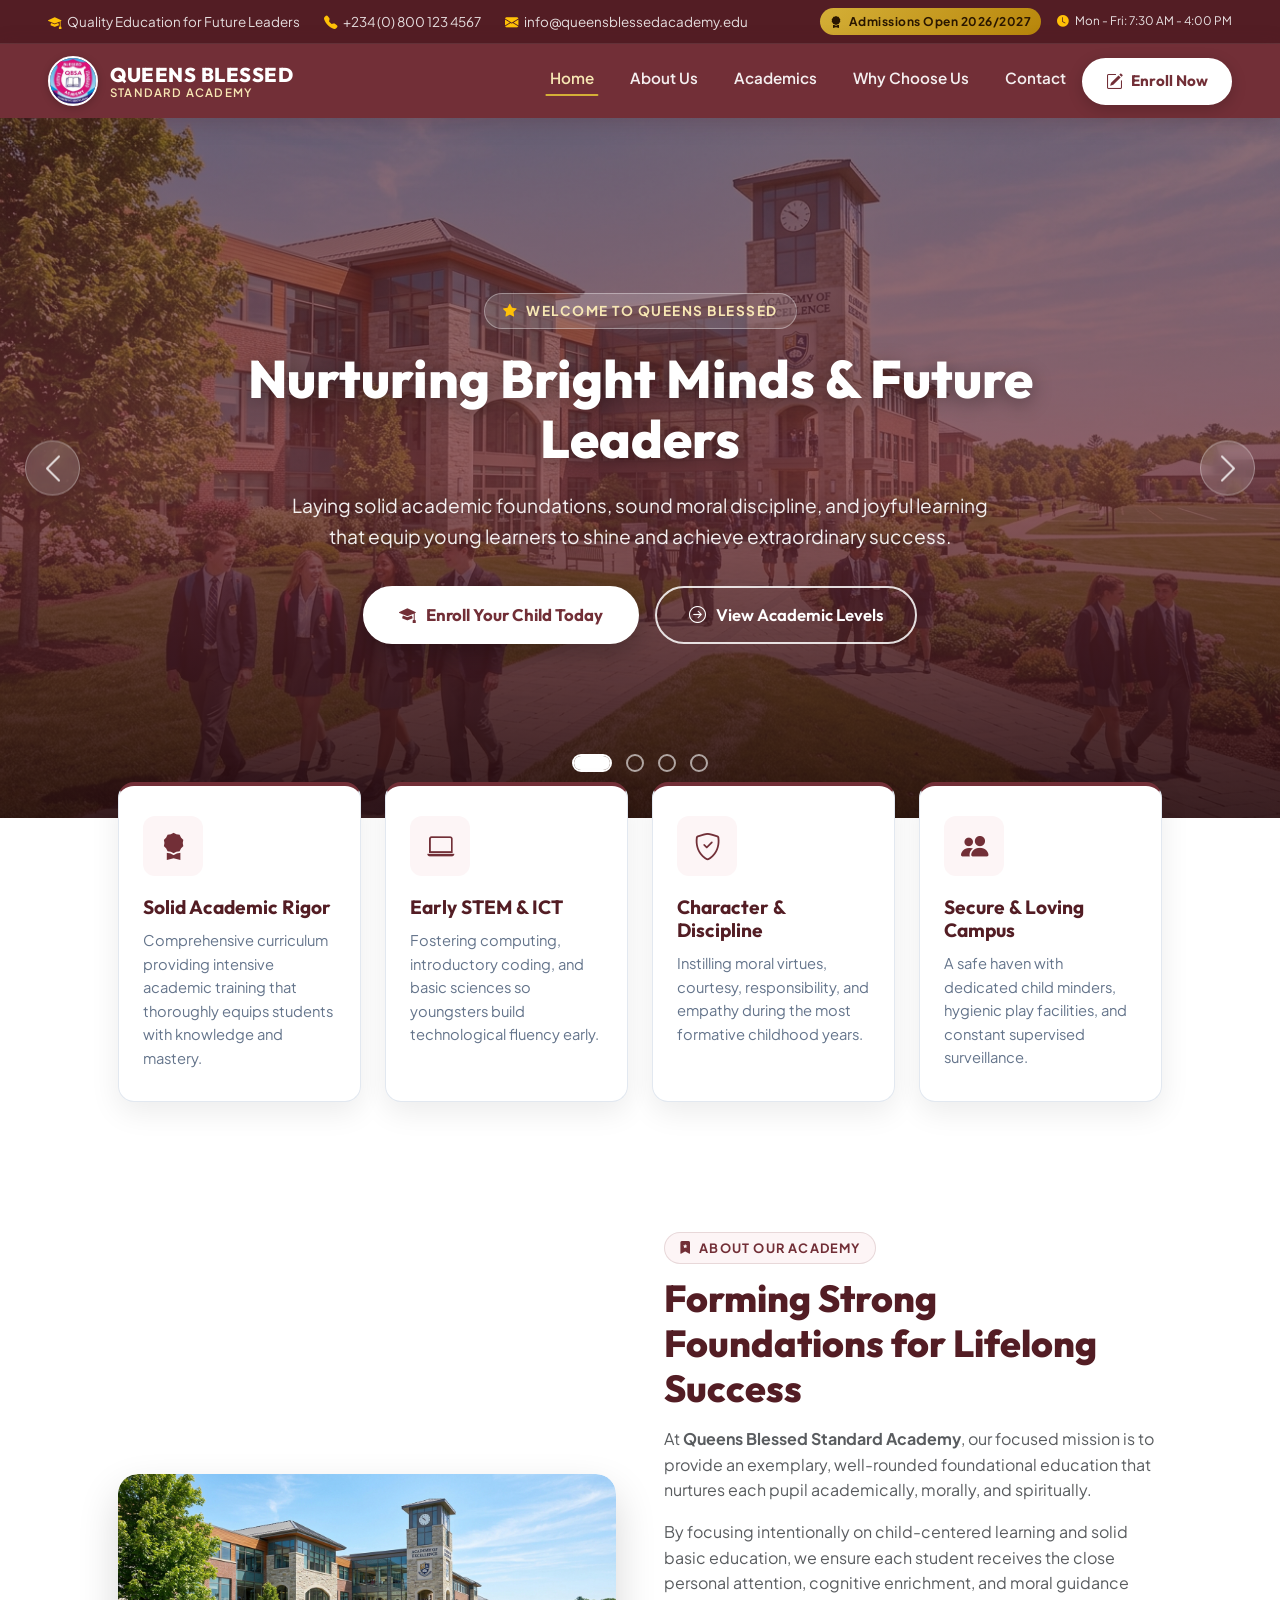
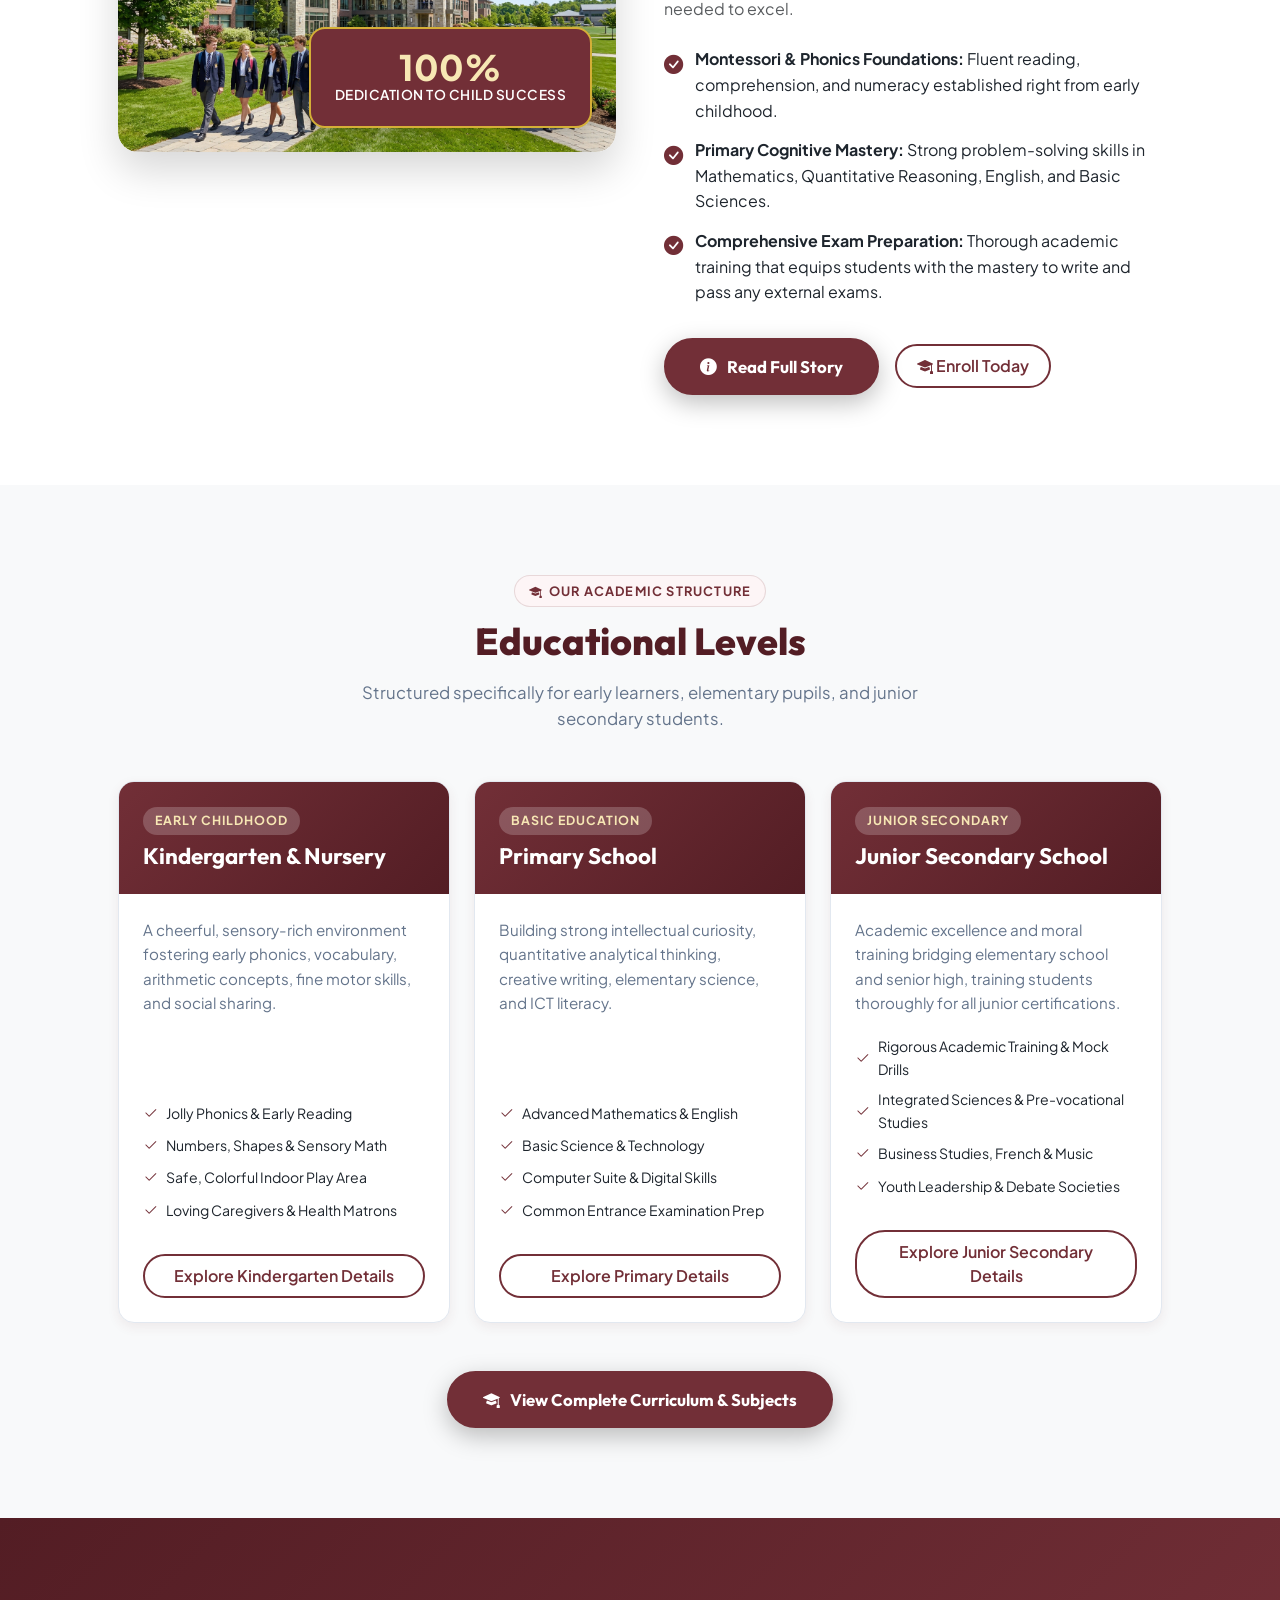
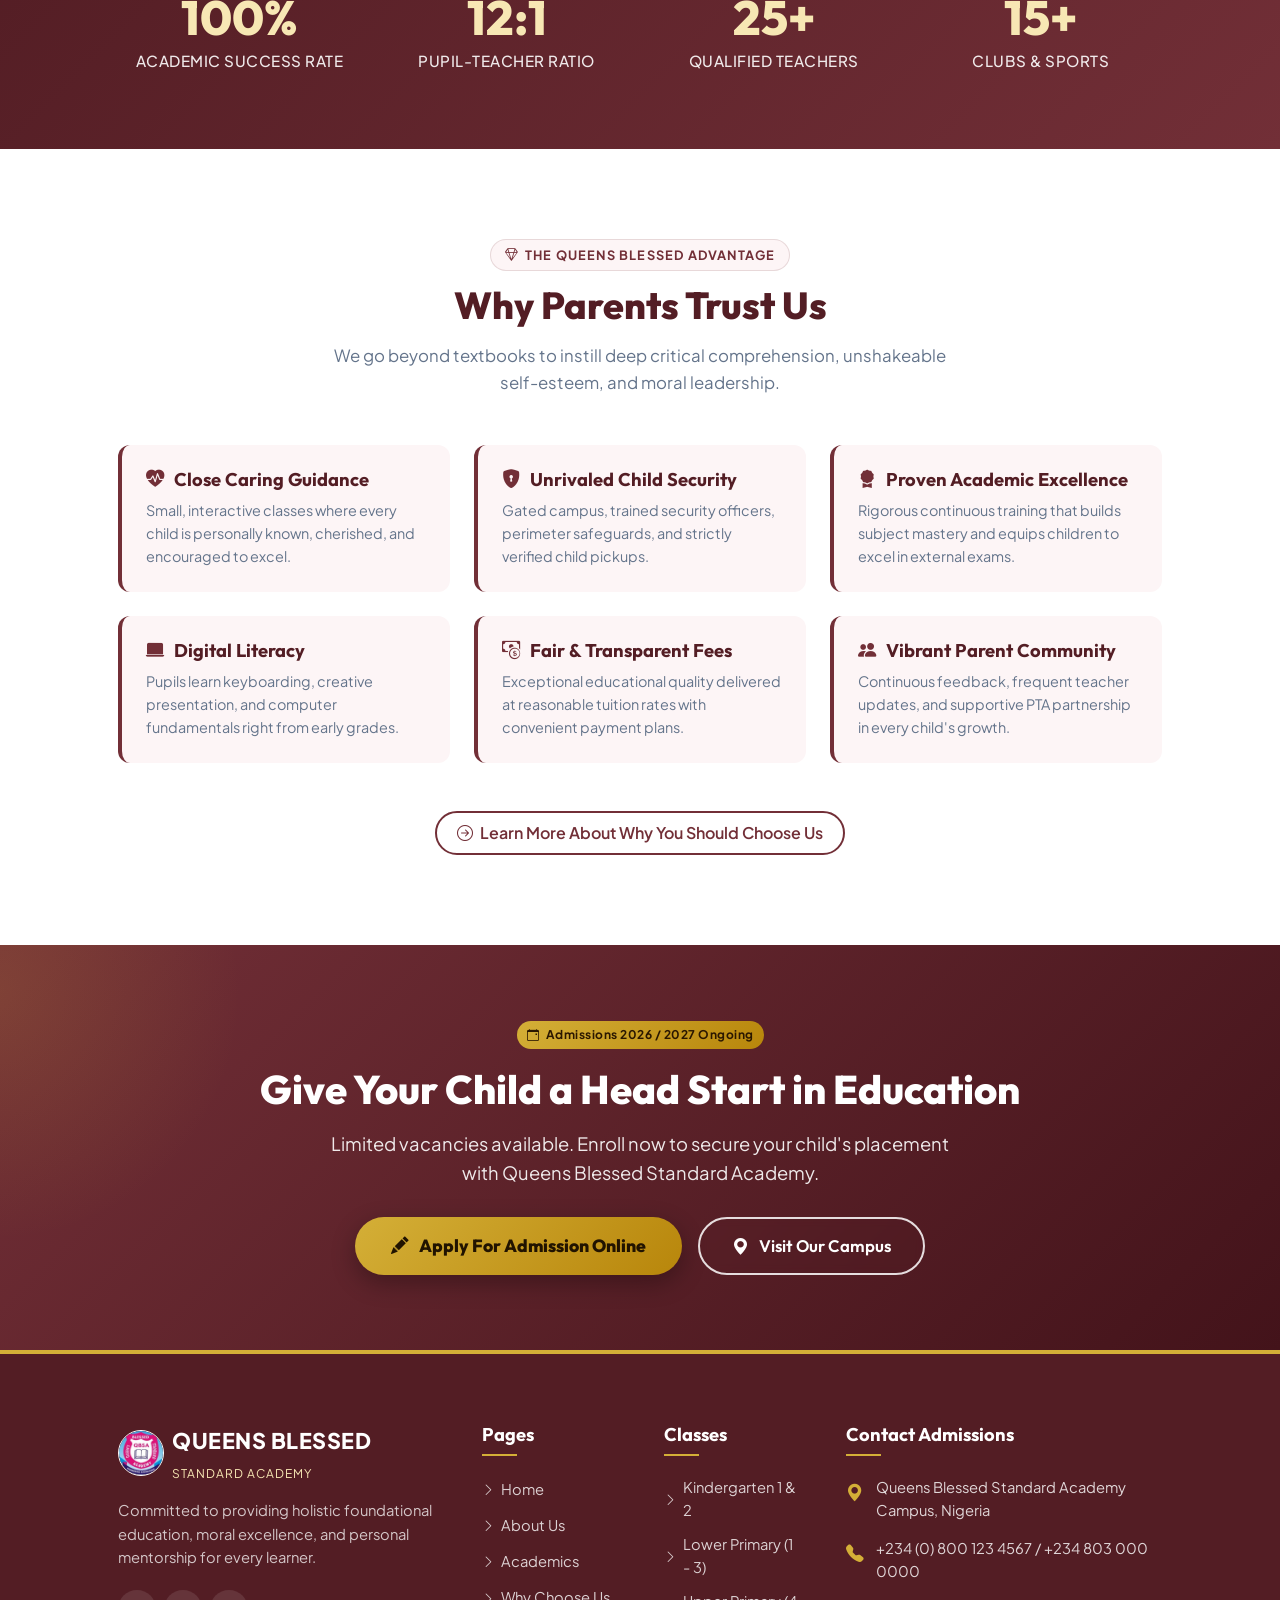
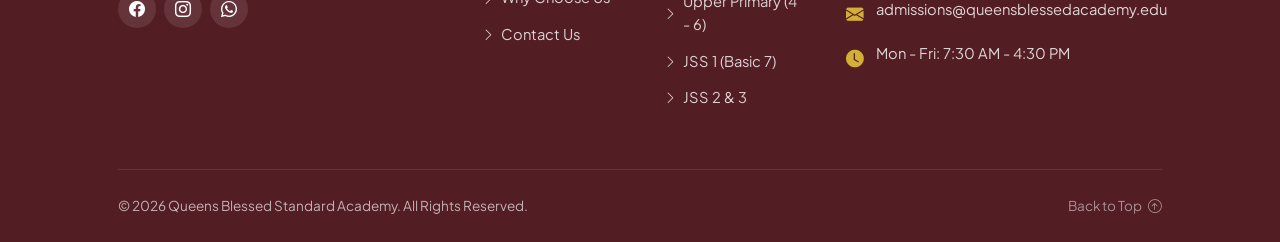
==== index.html @ 930a43f6 "feat: create website pages, assets, and styles for Queens Blessed Standard Academy" ====
<!DOCTYPE html>
<html lang="en">

<head>
    <meta charset="UTF-8">
    <meta name="viewport" content="width=device-width, initial-scale=1.0">
    <meta name="description"
        content="Queens Blessed Standard Academy - Providing exceptional, holistic basic education, character building, and academic excellence.">
    <title>Queens Blessed Standard Academy | Excellence in Education</title>

    <!-- Google Fonts: Plus Jakarta Sans & Outfit -->
    <link rel="preconnect" href="https://fonts.googleapis.com">
    <link rel="preconnect" href="https://fonts.gstatic.com" crossorigin>
    <link
        href="https://fonts.googleapis.com/css2?family=Outfit:wght@400;500;600;700;800&family=Plus+Jakarta+Sans:wght@300;400;500;600;700&display=swap"
        rel="stylesheet">

    <!-- Bootstrap 5 CSS CDN -->
    <link href="https://cdn.jsdelivr.net/npm/bootstrap@5.3.2/dist/css/bootstrap.min.css" rel="stylesheet">

    <!-- Bootstrap Icons CDN -->
    <link rel="stylesheet" href="https://cdn.jsdelivr.net/npm/bootstrap-icons@1.11.3/font/bootstrap-icons.min.css">

    <!-- Main Custom Stylesheet -->
    <link rel="stylesheet" href="assets/css/style.css">
</head>

<body id="home">

    <!-- Top Contact / Announcement Bar -->
    <div class="top-info-bar py-2 d-none d-md-block">
        <div class="container-fluid px-lg-5">
            <div class="d-flex justify-content-between align-items-center">
                <div class="d-flex align-items-center gap-4">
                    <span><i class="bi bi-mortarboard-fill text-warning me-1"></i> Quality Education for Future
                        Leaders</span>
                    <span><i class="bi bi-telephone-fill text-warning me-1"></i> +234 (0) 800 123 4567</span>
                    <span><i class="bi bi-envelope-fill text-warning me-1"></i> info@queensblessedacademy.edu</span>
                </div>
                <div class="d-flex align-items-center gap-3">
                    <span class="badge-admissions"><i class="bi bi-award-fill me-1"></i> Admissions Open
                        2026/2027</span>
                    <a href="contactus.html" class="small"><i class="bi bi-clock-fill text-warning me-1"></i> Mon - Fri:
                        7:30 AM - 4:00 PM</a>
                </div>
            </div>
        </div>
    </div>

    <!-- Main Navigation Bar: LOGO ON THE LEFT, ENROLL NOW ON THE RIGHT, OFFCANVAS ON MOBILE -->
    <nav class="navbar navbar-expand-lg sticky-top main-navbar" id="mainNavbar">
        <div class="container-fluid px-lg-5">

            <!-- 1. LEFT: School Logo & Name -->
            <a class="navbar-brand" href="index.html" id="navbarBrandLink">
                <img src="Mummy school badge.jpg" alt="Queens Blessed Standard Academy Badge" class="brand-logo-img">
                <div class="brand-text-wrap text-start">
                    <span class="brand-name">QUEENS BLESSED</span>
                    <span class="brand-tagline">Standard Academy</span>
                </div>
            </a>

            <!-- Mobile Action Cluster (Enroll button + Side Drawer Hamburger) -->
            <div class="d-flex align-items-center gap-2 d-lg-none">
                <button class="btn btn-enroll-nav btn-sm py-2 px-3" data-bs-toggle="modal"
                    data-bs-target="#enrollmentModal">
                    <i class="bi bi-pencil-square"></i>
                    <span>Enroll</span>
                </button>
                <button class="navbar-toggler" type="button" data-bs-toggle="offcanvas" data-bs-target="#mobileSideNav"
                    aria-controls="mobileSideNav" aria-label="Open navigation menu">
                    <span class="navbar-toggler-icon"></span>
                </button>
            </div>

            <!-- 2. CENTER & 3. RIGHT (Horizontal on Desktop, Slide-In Drawer on Mobile) -->
            <div class="offcanvas-lg offcanvas-end" tabindex="-1" id="mobileSideNav"
                aria-labelledby="mobileSideNavLabel">

                <!-- Side Drawer Header (Mobile Only) -->
                <div class="offcanvas-header d-lg-none">
                    <div class="d-flex align-items-center gap-2" id="mobileSideNavLabel">
                        <img src="Mummy school badge.jpg" alt="Queens Blessed Standard Academy Logo"
                            class="brand-logo-img" style="width: 44px; height: 44px;">
                        <div class="brand-text-wrap text-start">
                            <span class="brand-name text-white fs-6">QUEENS BLESSED</span>
                            <span class="brand-tagline" style="font-size: 0.68rem;">Standard Academy</span>
                        </div>
                    </div>
                    <button type="button" class="btn-close btn-close-white" data-bs-dismiss="offcanvas"
                        data-bs-target="#mobileSideNav" aria-label="Close"></button>
                </div>

                <!-- Nav Menu Content -->
                <div class="offcanvas-body">

                    <!-- Center Links: Multi-Page Navigation -->
                    <ul class="navbar-nav mx-auto text-start text-lg-center gap-lg-1 mb-4 mb-lg-0">
                        <li class="nav-item">
                            <a class="nav-link active" aria-current="page" href="index.html">
                                <i class="bi bi-house-door-fill d-lg-none"></i>
                                <span>Home</span>
                            </a>
                        </li>
                        <li class="nav-item">
                            <a class="nav-link" href="aboutus.html">
                                <i class="bi bi-info-circle-fill d-lg-none"></i>
                                <span>About Us</span>
                            </a>
                        </li>
                        <li class="nav-item">
                            <a class="nav-link" href="academics.html">
                                <i class="bi bi-book-half d-lg-none"></i>
                                <span>Academics</span>
                            </a>
                        </li>
                        <li class="nav-item">
                            <a class="nav-link" href="chooseus.html">
                                <i class="bi bi-star-fill d-lg-none"></i>
                                <span>Why Choose Us</span>
                            </a>
                        </li>
                        <li class="nav-item">
                            <a class="nav-link" href="contactus.html">
                                <i class="bi bi-telephone-fill d-lg-none"></i>
                                <span>Contact</span>
                            </a>
                        </li>
                    </ul>

                    <!-- Desktop Right: Enroll Now Button -->
                    <div class="d-none d-lg-flex justify-content-end">
                        <button class="btn btn-enroll-nav" data-bs-toggle="modal" data-bs-target="#enrollmentModal"
                            id="enrollButtonDesktop">
                            <i class="bi bi-pencil-square"></i>
                            <span>Enroll Now</span>
                        </button>
                    </div>

                    <!-- Mobile Drawer Footer & CTA -->
                    <div class="mobile-sidebar-footer d-lg-none mt-auto">
                        <button class="btn btn-enroll-nav w-100 justify-content-center mb-3" data-bs-toggle="modal"
                            data-bs-target="#enrollmentModal" data-bs-dismiss="offcanvas">
                            <i class="bi bi-mortarboard-fill"></i> Enroll For 2026/2027
                        </button>
                        <div class="d-flex flex-column gap-2">
                            <div><i class="bi bi-telephone-fill text-warning me-2"></i> +234 (0) 800 123 4567</div>
                            <div><i class="bi bi-envelope-fill text-warning me-2"></i>
                                admissions@queensblessedacademy.edu</div>
                            <div><i class="bi bi-geo-alt-fill text-warning me-2"></i> Main Campus, Nigeria</div>
                        </div>
                    </div>

                </div>
            </div>

        </div>
    </nav>

    <!-- Hero Carousel Section with Realistic School Environment Images -->
    <section class="hero-carousel-section">
        <div id="heroCarousel" class="carousel slide carousel-fade" data-bs-ride="carousel" data-bs-interval="6000">

            <!-- Indicators -->
            <div class="carousel-indicators">
                <button type="button" data-bs-target="#heroCarousel" data-bs-slide-to="0" class="active"
                    aria-current="true" aria-label="Slide 1: Campus Exterior"></button>
                <button type="button" data-bs-target="#heroCarousel" data-bs-slide-to="1"
                    aria-label="Slide 2: STEM Lab"></button>
                <button type="button" data-bs-target="#heroCarousel" data-bs-slide-to="2"
                    aria-label="Slide 3: Sports & Athletics"></button>
                <button type="button" data-bs-target="#heroCarousel" data-bs-slide-to="3"
                    aria-label="Slide 4: Library & Mentorship"></button>
            </div>

            <!-- Slides Inner -->
            <div class="carousel-inner">

                <!-- Slide 1: Campus Building Exterior -->
                <div class="carousel-item active">
                    <img src="assets/images/hero-campus.jpg"
                        alt="Queens Blessed Standard Academy Campus Building and Students">
                    <div class="carousel-overlay"></div>
                    <div class="carousel-caption-container">
                        <div class="hero-caption-card">
                            <span class="hero-tag">
                                <i class="bi bi-star-fill text-warning"></i> Welcome to Queens Blessed
                            </span>
                            <h1 class="hero-title">Nurturing Bright Minds & Future Leaders</h1>
                            <p class="hero-subtitle">
                                Laying solid academic foundations, sound moral discipline, and joyful learning that
                                equip young learners to shine and achieve extraordinary success.
                            </p>
                            <div class="hero-btn-group">
                                <button class="btn btn-hero-primary" data-bs-toggle="modal"
                                    data-bs-target="#enrollmentModal">
                                    <i class="bi bi-mortarboard-fill"></i> Enroll Your Child Today
                                </button>
                                <a href="academics.html" class="btn btn-hero-secondary">
                                    <i class="bi bi-arrow-right-circle"></i> View Academic Levels
                                </a>
                            </div>
                        </div>
                    </div>
                </div>

                <!-- Slide 2: STEM & Science Lab -->
                <div class="carousel-item">
                    <img src="assets/images/hero-science.jpg"
                        alt="Students conducting scientific practicals in the modern chemistry lab">
                    <div class="carousel-overlay"></div>
                    <div class="carousel-caption-container">
                        <div class="hero-caption-card">
                            <span class="hero-tag">
                                <i class="bi bi-cpu-fill text-warning"></i> Practical Science & ICT
                            </span>
                            <h2 class="hero-title">Inspiring Curiosity & Hands-On Discovery</h2>
                            <p class="hero-subtitle">
                                Science exploration, computer literacy, and interactive STEM classrooms that stimulate
                                critical thinking and creativity across all grade levels.
                            </p>
                            <div class="hero-btn-group">
                                <a href="academics.html" class="btn btn-hero-primary">
                                    <i class="bi bi-book-half"></i> Our Curriculum
                                </a>
                                <a href="contactus.html" class="btn btn-hero-secondary">
                                    <i class="bi bi-calendar-check"></i> Book a Campus Tour
                                </a>
                            </div>
                        </div>
                    </div>
                </div>

                <!-- Slide 3: Sports, Athletics & Extracurriculars -->
                <div class="carousel-item">
                    <img src="assets/images/hero-sports.jpg"
                        alt="Students engaging in sports on the green athletics field">
                    <div class="carousel-overlay"></div>
                    <div class="carousel-caption-container">
                        <div class="hero-caption-card">
                            <span class="hero-tag">
                                <i class="bi bi-trophy-fill text-warning"></i> Health, Sports & Character
                            </span>
                            <h2 class="hero-title">Active Playgrounds & Athletic Spirit</h2>
                            <p class="hero-subtitle">
                                From colorful recreation parks to football and track competitions, we foster wholesome
                                fitness, teamwork, and healthy confidence.
                            </p>
                            <div class="hero-btn-group">
                                <a href="chooseus.html" class="btn btn-hero-primary">
                                    <i class="bi bi-dribbble"></i> Student Life & Facilities
                                </a>
                                <button class="btn btn-hero-secondary" data-bs-toggle="modal"
                                    data-bs-target="#enrollmentModal">
                                    <i class="bi bi-pencil-fill"></i> Apply For Admission
                                </button>
                            </div>
                        </div>
                    </div>
                </div>

                <!-- Slide 4: Library & Mentorship -->
                <div class="carousel-item">
                    <img src="assets/images/hero-library.jpg"
                        alt="Dedicated teacher helping students study in the sunlit modern academy library">
                    <div class="carousel-overlay"></div>
                    <div class="carousel-caption-container">
                        <div class="hero-caption-card">
                            <span class="hero-tag">
                                <i class="bi bi-heart-fill text-warning"></i> Caring & Trained Educators
                            </span>
                            <h2 class="hero-title">Individualized Guidance for Every Child</h2>
                            <p class="hero-subtitle">
                                Compassionate teachers who understand child psychology, ensuring tailored support and
                                mentorship for every learner.
                            </p>
                            <div class="hero-btn-group">
                                <button class="btn btn-hero-primary" data-bs-toggle="modal"
                                    data-bs-target="#enrollmentModal">
                                    <i class="bi bi-award-fill"></i> Join Queens Blessed
                                </button>
                                <a href="contactus.html" class="btn btn-hero-secondary">
                                    <i class="bi bi-chat-dots-fill"></i> Speak With Us
                                </a>
                            </div>
                        </div>
                    </div>
                </div>

            </div>

            <!-- Controls (Left & Right Arrows) -->
            <button class="carousel-control-prev" type="button" data-bs-target="#heroCarousel" data-bs-slide="prev">
                <span class="carousel-control-prev-icon" aria-hidden="true"></span>
                <span class="visually-hidden">Previous</span>
            </button>
            <button class="carousel-control-next" type="button" data-bs-target="#heroCarousel" data-bs-slide="next">
                <span class="carousel-control-next-icon" aria-hidden="true"></span>
                <span class="visually-hidden">Next</span>
            </button>

        </div>
    </section>

    <!-- Key Feature Highlights (Overlapping Floating Cards) -->
    <section class="feature-bar-section">
        <div class="container px-lg-5">
            <div class="row g-4">

                <div class="col-md-6 col-lg-3">
                    <div class="feature-card">
                        <div class="feature-icon-wrapper">
                            <i class="bi bi-award-fill"></i>
                        </div>
                        <h3 class="feature-title">Solid Academic Rigor</h3>
                        <p class="feature-desc">Comprehensive curriculum providing intensive academic training that
                            thoroughly equips students with knowledge and mastery.</p>
                    </div>
                </div>

                <div class="col-md-6 col-lg-3">
                    <div class="feature-card">
                        <div class="feature-icon-wrapper">
                            <i class="bi bi-laptop"></i>
                        </div>
                        <h3 class="feature-title">Early STEM & ICT</h3>
                        <p class="feature-desc">Fostering computing, introductory coding, and basic sciences so
                            youngsters build technological fluency early.</p>
                    </div>
                </div>

                <div class="col-md-6 col-lg-3">
                    <div class="feature-card">
                        <div class="feature-icon-wrapper">
                            <i class="bi bi-shield-check"></i>
                        </div>
                        <h3 class="feature-title">Character & Discipline</h3>
                        <p class="feature-desc">Instilling moral virtues, courtesy, responsibility, and empathy during
                            the most formative childhood years.</p>
                    </div>
                </div>

                <div class="col-md-6 col-lg-3">
                    <div class="feature-card">
                        <div class="feature-icon-wrapper">
                            <i class="bi bi-people-fill"></i>
                        </div>
                        <h3 class="feature-title">Secure & Loving Campus</h3>
                        <p class="feature-desc">A safe haven with dedicated child minders, hygienic play facilities, and
                            constant supervised surveillance.</p>
                    </div>
                </div>

            </div>
        </div>
    </section>

    <!-- About Preview Section -->
    <section class="about-section">
        <div class="container px-lg-5">
            <div class="row align-items-center g-5">

                <!-- Left: Visual Column -->
                <div class="col-lg-6">
                    <div class="about-image-wrapper">
                        <img src="assets/images/hero-campus.jpg"
                            alt="Students walking on Queens Blessed Standard Academy grounds">
                        <div class="about-badge-card text-center">
                            <div class="num">100%</div>
                            <div class="label">Dedication to Child Success</div>
                        </div>
                    </div>
                </div>

                <!-- Right: Content Column -->
                <div class="col-lg-6">
                    <span class="section-badge"><i class="bi bi-bookmark-star-fill"></i> About Our Academy</span>
                    <h2 class="section-title">Forming Strong Foundations for Lifelong Success</h2>
                    <p class="text-muted">
                        At <strong>Queens Blessed Standard Academy</strong>, our focused mission is to provide an
                        exemplary, well-rounded foundational education that nurtures each pupil academically, morally,
                        and spiritually.
                    </p>
                    <p class="text-muted">
                        By focusing intentionally on child-centered learning and solid basic education, we ensure each
                        student receives the close personal attention, cognitive enrichment, and moral guidance needed
                        to excel.
                    </p>

                    <ul class="about-check-list">
                        <li>
                            <i class="bi bi-check-circle-fill"></i>
                            <span><strong>Montessori & Phonics Foundations:</strong> Fluent reading, comprehension, and
                                numeracy established right from early childhood.</span>
                        </li>
                        <li>
                            <i class="bi bi-check-circle-fill"></i>
                            <span><strong>Primary Cognitive Mastery:</strong> Strong problem-solving skills in
                                Mathematics, Quantitative Reasoning, English, and Basic Sciences.</span>
                        </li>
                        <li>
                            <i class="bi bi-check-circle-fill"></i>
                            <span><strong>Comprehensive Exam Preparation:</strong> Thorough academic training that
                                equips students with the mastery to write and pass any external exams.</span>
                        </li>
                    </ul>

                    <div class="pt-2 d-flex gap-3 align-items-center flex-wrap">
                        <a href="aboutus.html" class="btn btn-hero-primary"
                            style="background-color: var(--wine-red); color: white; border-color: var(--wine-red);">
                            <i class="bi bi-info-circle-fill"></i> Read Full Story
                        </a>
                        <button class="btn btn-outline-wine" data-bs-toggle="modal" data-bs-target="#enrollmentModal">
                            <i class="bi bi-mortarboard-fill"></i> Enroll Today
                        </button>
                    </div>
                </div>

            </div>
        </div>
    </section>

    <!-- Academic Programs Section -->
    <section class="academics-section">
        <div class="container px-lg-5">
            <div class="text-center mb-5">
                <span class="section-badge"><i class="bi bi-mortarboard-fill"></i> Our Academic Structure</span>
                <h2 class="section-title">Educational Levels</h2>
                <p class="section-subtitle">Structured specifically for early learners, elementary pupils, and junior
                    secondary students.</p>
            </div>

            <div class="row g-4">

                <!-- 1. Kindergarten & Early Years -->
                <div class="col-md-6 col-lg-4">
                    <div class="program-card">
                        <div class="program-card-header">
                            <span class="program-grade-pill">Early Childhood</span>
                            <h3 class="program-card-title">Kindergarten & Nursery</h3>
                        </div>
                        <div class="program-card-body">
                            <p class="program-desc">A cheerful, sensory-rich environment fostering early phonics,
                                vocabulary, arithmetic concepts, fine motor skills, and social sharing.</p>
                            <ul class="program-features">
                                <li><i class="bi bi-check2"></i> Jolly Phonics & Early Reading</li>
                                <li><i class="bi bi-check2"></i> Numbers, Shapes & Sensory Math</li>
                                <li><i class="bi bi-check2"></i> Safe, Colorful Indoor Play Area</li>
                                <li><i class="bi bi-check2"></i> Loving Caregivers & Health Matrons</li>
                            </ul>
                            <a href="academics.html#kindergarten" class="btn btn-outline-wine w-100">
                                Explore Kindergarten Details
                            </a>
                        </div>
                    </div>
                </div>

                <!-- 2. Primary School -->
                <div class="col-md-6 col-lg-4">
                    <div class="program-card">
                        <div class="program-card-header">
                            <span class="program-grade-pill">Basic Education</span>
                            <h3 class="program-card-title">Primary School</h3>
                        </div>
                        <div class="program-card-body">
                            <p class="program-desc">Building strong intellectual curiosity, quantitative analytical
                                thinking, creative writing, elementary science, and ICT literacy.</p>
                            <ul class="program-features">
                                <li><i class="bi bi-check2"></i> Advanced Mathematics & English</li>
                                <li><i class="bi bi-check2"></i> Basic Science & Technology</li>
                                <li><i class="bi bi-check2"></i> Computer Suite & Digital Skills</li>
                                <li><i class="bi bi-check2"></i> Common Entrance Examination Prep</li>
                            </ul>
                            <a href="academics.html#primary" class="btn btn-outline-wine w-100">
                                Explore Primary Details
                            </a>
                        </div>
                    </div>
                </div>

                <!-- 3. Junior Secondary School -->
                <div class="col-md-6 col-lg-4">
                    <div class="program-card">
                        <div class="program-card-header">
                            <span class="program-grade-pill">Junior Secondary</span>
                            <h3 class="program-card-title">Junior Secondary School</h3>
                        </div>
                        <div class="program-card-body">
                            <p class="program-desc">Academic excellence and moral training bridging elementary school
                                and senior high, training students thoroughly for all junior certifications.</p>
                            <ul class="program-features">
                                <li><i class="bi bi-check2"></i> Rigorous Academic Training & Mock Drills</li>
                                <li><i class="bi bi-check2"></i> Integrated Sciences & Pre-vocational Studies</li>
                                <li><i class="bi bi-check2"></i> Business Studies, French & Music</li>
                                <li><i class="bi bi-check2"></i> Youth Leadership & Debate Societies</li>
                            </ul>
                            <a href="academics.html#jss" class="btn btn-outline-wine w-100">
                                Explore Junior Secondary Details
                            </a>
                        </div>
                    </div>
                </div>

            </div>

            <div class="text-center mt-5">
                <a href="academics.html" class="btn btn-hero-primary"
                    style="background-color: var(--wine-red); color: white; border-color: var(--wine-red);">
                    <i class="bi bi-mortarboard-fill"></i> View Complete Curriculum & Subjects
                </a>
            </div>
        </div>
    </section>

    <!-- Statistics Section -->
    <section class="stats-bar-section">
        <div class="container px-lg-5">
            <div class="row g-4 text-center">
                <div class="col-6 col-md-3">
                    <div class="stat-item">
                        <div class="stat-number">100%</div>
                        <div class="stat-label">Academic Success Rate</div>
                    </div>
                </div>
                <div class="col-6 col-md-3">
                    <div class="stat-item">
                        <div class="stat-number">12:1</div>
                        <div class="stat-label">Pupil-Teacher Ratio</div>
                    </div>
                </div>
                <div class="col-6 col-md-3">
                    <div class="stat-item">
                        <div class="stat-number">25+</div>
                        <div class="stat-label">Qualified Teachers</div>
                    </div>
                </div>
                <div class="col-6 col-md-3">
                    <div class="stat-item">
                        <div class="stat-number">15+</div>
                        <div class="stat-label">Clubs & Sports</div>
                    </div>
                </div>
            </div>
        </div>
    </section>

    <!-- Why Choose Queens Blessed Section -->
    <section class="values-section">
        <div class="container px-lg-5">
            <div class="text-center mb-5">
                <span class="section-badge"><i class="bi bi-gem"></i> The Queens Blessed Advantage</span>
                <h2 class="section-title">Why Parents Trust Us</h2>
                <p class="section-subtitle">We go beyond textbooks to instill deep critical comprehension, unshakeable
                    self-esteem, and moral leadership.</p>
            </div>

            <div class="row g-4">

                <div class="col-md-6 col-lg-4">
                    <div class="value-box">
                        <h4 class="value-box-title"><i class="bi bi-heart-pulse-fill"></i> Close Caring Guidance</h4>
                        <p class="value-box-text">Small, interactive classes where every child is personally known,
                            cherished, and encouraged to excel.</p>
                    </div>
                </div>

                <div class="col-md-6 col-lg-4">
                    <div class="value-box">
                        <h4 class="value-box-title"><i class="bi bi-shield-lock-fill"></i> Unrivaled Child Security</h4>
                        <p class="value-box-text">Gated campus, trained security officers, perimeter safeguards, and
                            strictly verified child pickups.</p>
                    </div>
                </div>

                <div class="col-md-6 col-lg-4">
                    <div class="value-box">
                        <h4 class="value-box-title"><i class="bi bi-award-fill"></i> Proven Academic Excellence</h4>
                        <p class="value-box-text">Rigorous continuous training that builds subject mastery and equips
                            children to excel in external exams.</p>
                    </div>
                </div>

                <div class="col-md-6 col-lg-4">
                    <div class="value-box">
                        <h4 class="value-box-title"><i class="bi bi-laptop-fill"></i> Digital Literacy</h4>
                        <p class="value-box-text">Pupils learn keyboarding, creative presentation, and computer
                            fundamentals right from early grades.</p>
                    </div>
                </div>

                <div class="col-md-6 col-lg-4">
                    <div class="value-box">
                        <h4 class="value-box-title"><i class="bi bi-cash-coin"></i> Fair & Transparent Fees</h4>
                        <p class="value-box-text">Exceptional educational quality delivered at reasonable tuition rates
                            with convenient payment plans.</p>
                    </div>
                </div>

                <div class="col-md-6 col-lg-4">
                    <div class="value-box">
                        <h4 class="value-box-title"><i class="bi bi-people-fill"></i> Vibrant Parent Community</h4>
                        <p class="value-box-text">Continuous feedback, frequent teacher updates, and supportive PTA
                            partnership in every child's growth.</p>
                    </div>
                </div>

            </div>

            <div class="text-center mt-5">
                <a href="chooseus.html" class="btn btn-outline-wine">
                    <i class="bi bi-arrow-right-circle me-1"></i> Learn More About Why You Should Choose Us
                </a>
            </div>
        </div>
    </section>

    <!-- Admission CTA Banner -->
    <section class="cta-banner-section text-center">
        <div class="container px-lg-5">
            <span class="badge-admissions mb-3 d-inline-block"><i class="bi bi-calendar-event me-1"></i> Admissions 2026
                / 2027 Ongoing</span>
            <h2 class="cta-title">Give Your Child a Head Start in Education</h2>
            <p class="cta-desc mx-auto">Limited vacancies available. Enroll now to secure your child's placement with
                Queens Blessed Standard Academy.</p>
            <div class="d-flex justify-content-center gap-3 flex-wrap">
                <button class="btn btn-cta-gold" data-bs-toggle="modal" data-bs-target="#enrollmentModal">
                    <i class="bi bi-pencil-fill"></i> Apply For Admission Online
                </button>
                <a href="contactus.html" class="btn btn-hero-secondary">
                    <i class="bi bi-geo-alt-fill"></i> Visit Our Campus
                </a>
            </div>
        </div>
    </section>

    <!-- Main Footer -->
    <footer class="main-footer">
        <div class="container px-lg-5">
            <div class="row g-5">

                <!-- School Info -->
                <div class="col-lg-4">
                    <div class="d-flex align-items-center gap-2 mb-3">
                        <img src="Mummy school badge.jpg" alt="Logo" class="rounded-circle border border-white"
                            style="width: 46px; height: 46px; object-fit: cover;">
                        <div>
                            <div class="footer-brand-title">QUEENS BLESSED</div>
                            <div class="text-uppercase small"
                                style="color: var(--accent-gold-light); font-size: 0.75rem; letter-spacing: 1px;">
                                Standard Academy</div>
                        </div>
                    </div>
                    <p class="footer-about">
                        Committed to providing holistic foundational education, moral excellence, and personal
                        mentorship for every learner.
                    </p>
                    <div class="d-flex">
                        <a href="#" class="social-link" aria-label="Facebook"><i class="bi bi-facebook"></i></a>
                        <a href="#" class="social-link" aria-label="Instagram"><i class="bi bi-instagram"></i></a>
                        <a href="#" class="social-link" aria-label="WhatsApp"><i class="bi bi-whatsapp"></i></a>
                    </div>
                </div>

                <!-- Quick Navigation Links -->
                <div class="col-6 col-lg-2">
                    <h5 class="footer-heading">Pages</h5>
                    <ul class="footer-links">
                        <li><a href="index.html"><i class="bi bi-chevron-right small"></i> Home</a></li>
                        <li><a href="aboutus.html"><i class="bi bi-chevron-right small"></i> About Us</a></li>
                        <li><a href="academics.html"><i class="bi bi-chevron-right small"></i> Academics</a></li>
                        <li><a href="chooseus.html"><i class="bi bi-chevron-right small"></i> Why Choose Us</a></li>
                        <li><a href="contactus.html"><i class="bi bi-chevron-right small"></i> Contact Us</a></li>
                    </ul>
                </div>

                <!-- Classes -->
                <div class="col-6 col-lg-2">
                    <h5 class="footer-heading">Classes</h5>
                    <ul class="footer-links">
                        <li><a href="academics.html#kindergarten"><i class="bi bi-chevron-right small"></i> Kindergarten
                                1 & 2</a></li>
                        <li><a href="academics.html#primary"><i class="bi bi-chevron-right small"></i> Lower Primary (1
                                - 3)</a></li>
                        <li><a href="academics.html#primary"><i class="bi bi-chevron-right small"></i> Upper Primary (4
                                - 6)</a></li>
                        <li><a href="academics.html#jss"><i class="bi bi-chevron-right small"></i> JSS 1 (Basic 7)</a>
                        </li>
                        <li><a href="academics.html#jss"><i class="bi bi-chevron-right small"></i> JSS 2 & 3</a></li>
                    </ul>
                </div>

                <!-- Contact Info -->
                <div class="col-lg-4">
                    <h5 class="footer-heading">Contact Admissions</h5>
                    <div class="footer-contact-item">
                        <i class="bi bi-geo-alt-fill"></i>
                        <span>Queens Blessed Standard Academy Campus, Nigeria</span>
                    </div>
                    <div class="footer-contact-item">
                        <i class="bi bi-telephone-fill"></i>
                        <span>+234 (0) 800 123 4567 / +234 803 000 0000</span>
                    </div>
                    <div class="footer-contact-item">
                        <i class="bi bi-envelope-fill"></i>
                        <span>admissions@queensblessedacademy.edu</span>
                    </div>
                    <div class="footer-contact-item">
                        <i class="bi bi-clock-fill"></i>
                        <span>Mon - Fri: 7:30 AM - 4:30 PM</span>
                    </div>
                </div>

            </div>

            <!-- Bottom Copyright -->
            <div class="footer-bottom d-flex flex-column flex-md-row justify-content-between align-items-center gap-2">
                <div>
                    &copy; <span id="currentYear">2026</span> Queens Blessed Standard Academy. All Rights Reserved.
                </div>
                <div class="d-flex gap-3">
                    <a href="index.html" class="text-white-50 text-decoration-none">Back to Top <i
                            class="bi bi-arrow-up-circle ms-1"></i></a>
                </div>
            </div>
        </div>
    </footer>

    <!-- Interactive Enrollment Modal -->
    <div class="modal fade" id="enrollmentModal" tabindex="-1" aria-labelledby="enrollmentModalLabel"
        aria-hidden="true">
        <div class="modal-dialog modal-dialog-centered modal-lg">
            <div class="modal-content">
                <div class="modal-header modal-header-wine">
                    <div>
                        <h4 class="modal-title font-heading fw-bold" id="enrollmentModalLabel">
                            <i class="bi bi-mortarboard-fill me-2"></i> Enroll Your Child
                        </h4>
                        <p class="small text-white-50 mb-0">Fill in the admission inquiry form and our school registrar
                            will contact you promptly.</p>
                    </div>
                    <button type="button" class="btn-close" data-bs-dismiss="modal" aria-label="Close"></button>
                </div>
                <div class="modal-body">
                    <form id="enrollmentForm">
                        <div class="row g-3">
                            <div class="col-md-6">
                                <label class="form-label">Parent / Guardian Full Name *</label>
                                <input type="text" class="form-control" placeholder="e.g. Dr. / Mr. / Mrs. Adeleke"
                                    required>
                            </div>
                            <div class="col-md-6">
                                <label class="form-label">Phone Number *</label>
                                <input type="tel" class="form-control" placeholder="e.g. 0801 234 5678" required>
                            </div>
                            <div class="col-md-6">
                                <label class="form-label">Email Address *</label>
                                <input type="email" class="form-control" placeholder="parent@email.com" required>
                            </div>
                            <div class="col-md-6">
                                <label class="form-label">Child / Pupil Full Name *</label>
                                <input type="text" class="form-control" placeholder="Candidate's Name" required>
                            </div>
                            <div class="col-md-6">
                                <label class="form-label">Child's Date of Birth *</label>
                                <input type="date" class="form-control" required>
                            </div>
                            <div class="col-md-6">
                                <label class="form-label">Class Applying For *</label>
                                <select class="form-select" required>
                                    <option value="" selected disabled>Select Target Class</option>
                                    <optgroup label="Early Years">
                                        <option value="creche">Creche / Playgroup</option>
                                        <option value="kg1">Kindergarten 1 (KG 1)</option>
                                        <option value="kg2">Kindergarten 2 (KG 2)</option>
                                    </optgroup>
                                    <optgroup label="Primary School">
                                        <option value="pri1">Primary 1 (Basic 1)</option>
                                        <option value="pri2">Primary 2 (Basic 2)</option>
                                        <option value="pri3">Primary 3 (Basic 3)</option>
                                        <option value="pri4">Primary 4 (Basic 4)</option>
                                        <option value="pri5">Primary 5 (Basic 5)</option>
                                        <option value="pri6">Primary 6 (Basic 6)</option>
                                    </optgroup>
                                    <optgroup label="Junior Secondary School">
                                        <option value="jss1">JSS 1 (Basic 7)</option>
                                        <option value="jss2">JSS 2 (Basic 8)</option>
                                        <option value="jss3">JSS 3 (Basic 9)</option>
                                    </optgroup>
                                </select>
                            </div>
                            <div class="col-12">
                                <label class="form-label">Special Talents, Interests or Remarks</label>
                                <textarea class="form-control" rows="3"
                                    placeholder="Tell us about your child's personality, interests, or any specific learning requirements..."></textarea>
                            </div>
                            <div class="col-12 mt-4">
                                <button type="submit" class="btn btn-submit-enroll py-3">
                                    <i class="bi bi-check-circle-fill me-2"></i> Submit Enrollment Application
                                </button>
                            </div>
                        </div>
                    </form>
                </div>
            </div>
        </div>
    </div>

    <!-- Bootstrap 5 JS Bundle CDN -->
    <script src="https://cdn.jsdelivr.net/npm/bootstrap@5.3.2/dist/js/bootstrap.bundle.min.js"></script>

    <!-- Custom Interactive JS -->
    <script>
        document.addEventListener('DOMContentLoaded', function () {
            const navbar = document.getElementById('mainNavbar');
            window.addEventListener('scroll', function () {
                if (window.scrollY > 30) {
                    navbar.classList.add('scrolled');
                } else {
                    navbar.classList.remove('scrolled');
                }
            });

            const yearElem = document.getElementById('currentYear');
            if (yearElem) {
                yearElem.textContent = new Date().getFullYear();
            }

            const enrollmentForm = document.getElementById('enrollmentForm');
            if (enrollmentForm) {
                enrollmentForm.addEventListener('submit', function (e) {
                    e.preventDefault();
                    const modalElement = document.getElementById('enrollmentModal');
                    const modalInstance = bootstrap.Modal.getInstance(modalElement);
                    if (modalInstance) {
                        modalInstance.hide();
                    }
                    alert('🎉 Thank you for submitting your enrollment application for Queens Blessed Standard Academy!\n\nOur Admissions Officer will review your submission and contact you within 24 hours with the admission pack.');
                    enrollmentForm.reset();
                });
            }
        });
    </script>
</body>

</html>
---- assets/css/style.css ----
:root {
    --wine-red: #722F37;
    --wine-dark: #531D24;
    --wine-light: #8E3B45;
    --wine-subtle: #FDF5F6;
    --wine-card-bg: #FCF1F2;
    --accent-gold: #D4AF37;
    --accent-gold-light: #F7E7B4;
    --text-dark: #1E252D;
    --text-muted: #64748B;
    --pure-white: #FFFFFF;
    --light-bg: #F8F9FA;
    --border-color: #E2E8F0;
    --shadow-sm: 0 4px 12px rgba(114, 47, 55, 0.08);
    --shadow-md: 0 10px 25px rgba(114, 47, 55, 0.12);
    --shadow-lg: 0 18px 40px rgba(0, 0, 0, 0.16);
    --transition-smooth: all 0.3s cubic-bezier(0.25, 0.8, 0.25, 1);
}

* {
    box-sizing: border-box;
    margin: 0;
    padding: 0;
}

body {
    font-family: 'Plus Jakarta Sans', sans-serif;
    background-color: var(--pure-white);
    color: var(--text-dark);
    line-height: 1.6;
    overflow-x: hidden;
}

h1,
h2,
h3,
h4,
h5,
h6,
.font-heading {
    font-family: 'Outfit', sans-serif;
    font-weight: 700;
    color: var(--wine-dark);
}

/* -----------------------------------------------------------
   TOP ANNOUNCEMENT BAR
----------------------------------------------------------- */
.top-info-bar {
    background-color: var(--wine-dark);
    color: rgba(255, 255, 255, 0.85);
    font-size: 0.84rem;
    border-bottom: 1px solid rgba(255, 255, 255, 0.1);
}

.top-info-bar a {
    color: rgba(255, 255, 255, 0.88);
    text-decoration: none;
    transition: var(--transition-smooth);
}

.top-info-bar a:hover {
    color: var(--accent-gold-light);
}

.badge-admissions {
    background: linear-gradient(135deg, var(--accent-gold) 0%, #B8860B 100%);
    color: #2A1700;
    font-size: 0.75rem;
    font-weight: 700;
    letter-spacing: 0.5px;
    padding: 4px 10px;
    border-radius: 20px;
}

/* -----------------------------------------------------------
   MAIN NAVBAR: LOGO LEFT, ENROLL RIGHT, OFFCANVAS ON MOBILE
----------------------------------------------------------- */
.main-navbar {
    background-color: var(--wine-red);
    box-shadow: 0 4px 20px rgba(83, 29, 36, 0.25);
    transition: var(--transition-smooth);
    padding: 12px 0;
    z-index: 1030;
}

.main-navbar.scrolled {
    padding: 8px 0;
    background-color: rgba(114, 47, 55, 0.98);
    backdrop-filter: blur(10px);
    box-shadow: 0 6px 25px rgba(0, 0, 0, 0.3);
}

/* Brand on Left */
.navbar-brand {
    display: flex;
    align-items: center;
    gap: 12px;
    padding: 0;
    margin: 0;
    text-decoration: none;
}

.brand-logo-img {
    width: 50px;
    height: 50px;
    object-fit: cover;
    border-radius: 50%;
    border: 2px solid var(--pure-white);
    box-shadow: 0 2px 8px rgba(0, 0, 0, 0.2);
    transition: transform 0.3s ease;
}

.navbar-brand:hover .brand-logo-img {
    transform: scale(1.05) rotate(2deg);
}

.brand-text-wrap {
    display: flex;
    flex-direction: column;
    line-height: 1.15;
}

.brand-name {
    font-family: 'Outfit', sans-serif;
    font-size: 1.25rem;
    font-weight: 800;
    color: var(--pure-white);
    letter-spacing: 0.5px;
    text-transform: uppercase;
}

.brand-tagline {
    font-size: 0.72rem;
    color: var(--accent-gold-light);
    text-transform: uppercase;
    letter-spacing: 1.2px;
    font-weight: 600;
}

/* Nav Links */
.nav-link {
    color: rgba(255, 255, 255, 0.92) !important;
    font-size: 0.95rem;
    font-weight: 600;
    padding: 8px 16px !important;
    border-radius: 6px;
    position: relative;
    transition: var(--transition-smooth);
}

.nav-link::after {
    content: '';
    position: absolute;
    bottom: 2px;
    left: 50%;
    transform: translateX(-50%);
    width: 0;
    height: 2px;
    background-color: var(--accent-gold);
    transition: width 0.3s ease;
    border-radius: 2px;
}

.nav-link:hover {
    color: var(--pure-white) !important;
}

.nav-link:hover::after,
.nav-link.active::after {
    width: 70%;
}

.nav-link.active {
    color: var(--accent-gold-light) !important;
}

/* Enroll Now Button on Right */
.btn-enroll-nav {
    background-color: var(--pure-white);
    color: var(--wine-red) !important;
    font-family: 'Outfit', sans-serif;
    font-size: 0.95rem;
    font-weight: 700;
    padding: 9px 22px;
    border-radius: 50px;
    border: 2px solid var(--pure-white);
    box-shadow: 0 4px 15px rgba(0, 0, 0, 0.18);
    transition: var(--transition-smooth);
    display: inline-flex;
    align-items: center;
    gap: 8px;
    white-space: nowrap;
    text-decoration: none;
}

.btn-enroll-nav:hover {
    background-color: var(--accent-gold-light);
    border-color: var(--accent-gold-light);
    color: var(--wine-dark) !important;
    transform: translateY(-2px);
    box-shadow: 0 6px 20px rgba(0, 0, 0, 0.25);
}

.btn-enroll-nav i {
    font-size: 1.05rem;
    color: var(--wine-red);
    transition: transform 0.3s ease;
}

.btn-enroll-nav:hover i {
    color: var(--wine-dark);
    transform: scale(1.1);
}

/* Hamburger Toggle Button */
.navbar-toggler {
    border: 1px solid rgba(255, 255, 255, 0.45);
    padding: 8px 12px;
    border-radius: 8px;
    background: rgba(255, 255, 255, 0.1);
    transition: var(--transition-smooth);
}

.navbar-toggler:hover {
    background: rgba(255, 255, 255, 0.2);
}

.navbar-toggler:focus {
    box-shadow: 0 0 0 3px rgba(255, 255, 255, 0.25);
}

.navbar-toggler-icon {
    background-image: url("data:image/svg+xml;charset=utf8,%3Csvg viewBox='0 0 30 30' xmlns='http://www.w3.org/2000/svg'%3E%3Cpath stroke='rgba(255, 255, 255, 1)' stroke-width='2.2' stroke-linecap='round' stroke-miterlimit='10' d='M4 7h22M4 15h22M4 23h22'/%3E%3C/svg%3E");
}

/* -----------------------------------------------------------
   MOBILE OFFCANVAS SIDEBAR (SLIDES FROM THE RIGHT)
----------------------------------------------------------- */
@media (max-width: 991.98px) {
    .offcanvas-lg.offcanvas-end {
        position: fixed;
        bottom: 0;
        top: 0;
        right: 0;
        width: 320px;
        max-width: 85vw;
        background: linear-gradient(180deg, var(--wine-dark) 0%, var(--wine-red) 100%);
        color: var(--pure-white);
        border-left: 3px solid var(--accent-gold);
        box-shadow: -8px 0 30px rgba(0, 0, 0, 0.45);
        z-index: 1045;
        transition: transform 0.35s cubic-bezier(0.16, 1, 0.3, 1);
    }

    .offcanvas-header {
        background: rgba(0, 0, 0, 0.15);
        padding: 18px 20px;
        border-bottom: 1px solid rgba(255, 255, 255, 0.15);
    }

    .offcanvas-body {
        padding: 24px 20px;
        display: flex;
        flex-direction: column;
        justify-content: space-between;
        height: 100%;
        overflow-y: auto;
    }

    .offcanvas-body .navbar-nav {
        width: 100%;
    }

    .offcanvas-body .nav-link {
        color: rgba(255, 255, 255, 0.95) !important;
        font-size: 1.05rem;
        font-weight: 600;
        padding: 12px 14px !important;
        border-radius: 8px;
        display: flex;
        align-items: center;
        gap: 12px;
        border-bottom: 1px solid rgba(255, 255, 255, 0.08);
        transition: var(--transition-smooth);
    }

    .offcanvas-body .nav-link i {
        color: var(--accent-gold-light);
        font-size: 1.2rem;
        width: 24px;
        text-align: center;
    }

    .offcanvas-body .nav-link:hover,
    .offcanvas-body .nav-link.active {
        background: rgba(255, 255, 255, 0.15);
        color: var(--accent-gold-light) !important;
        transform: translateX(4px);
    }

    .offcanvas-body .nav-link::after {
        display: none;
    }

    .mobile-sidebar-footer {
        padding-top: 20px;
        border-top: 1px solid rgba(255, 255, 255, 0.15);
        font-size: 0.88rem;
        color: rgba(255, 255, 255, 0.8);
    }
}

/* -----------------------------------------------------------
   PAGE HEADER BANNER (FOR INNER PAGES)
----------------------------------------------------------- */
.page-header-banner {
    background: linear-gradient(135deg, var(--wine-dark) 0%, var(--wine-red) 100%);
    color: var(--pure-white);
    padding: 70px 0 50px;
    position: relative;
    overflow: hidden;
}

.page-header-banner::before {
    content: '';
    position: absolute;
    top: -50px;
    right: -50px;
    width: 300px;
    height: 300px;
    background: radial-gradient(circle, rgba(212, 175, 55, 0.18) 0%, transparent 70%);
    border-radius: 50%;
}

.page-title {
    font-size: 3rem;
    font-weight: 800;
    color: var(--pure-white);
    margin-bottom: 12px;
}

.breadcrumb-custom {
    display: inline-flex;
    align-items: center;
    gap: 8px;
    background: rgba(255, 255, 255, 0.12);
    padding: 6px 16px;
    border-radius: 30px;
    font-size: 0.85rem;
    color: rgba(255, 255, 255, 0.85);
}

.breadcrumb-custom a {
    color: var(--accent-gold-light);
    text-decoration: none;
    font-weight: 600;
}

.breadcrumb-custom a:hover {
    text-decoration: underline;
}

/* -----------------------------------------------------------
   HERO CAROUSEL SECTION
----------------------------------------------------------- */
.hero-carousel-section {
    position: relative;
    background-color: var(--wine-dark);
}

.carousel-item {
    height: 700px;
    min-height: 560px;
    background-color: var(--wine-dark);
    position: relative;
}

.carousel-item img {
    width: 100%;
    height: 100%;
    object-fit: cover;
    object-position: center;
    filter: brightness(0.92);
    transform: scale(1);
    transition: transform 7s ease;
}

.carousel-item.active img {
    transform: scale(1.05);
}

.carousel-overlay {
    position: absolute;
    inset: 0;
    background: linear-gradient(180deg,
            rgba(83, 29, 36, 0.58) 0%,
            rgba(114, 47, 55, 0.72) 50%,
            rgba(40, 12, 16, 0.90) 100%);
    z-index: 1;
}

.carousel-caption-container {
    position: absolute;
    inset: 0;
    z-index: 2;
    display: flex;
    align-items: center;
    justify-content: center;
    padding: 0 20px;
}

.hero-caption-card {
    max-width: 860px;
    text-align: center;
    color: var(--pure-white);
    animation: fadeInUp 0.9s cubic-bezier(0.16, 1, 0.3, 1) both;
}

@keyframes fadeInUp {
    from {
        opacity: 0;
        transform: translateY(30px);
    }

    to {
        opacity: 1;
        transform: translateY(0);
    }
}

.hero-tag {
    display: inline-flex;
    align-items: center;
    gap: 8px;
    background-color: rgba(255, 255, 255, 0.15);
    border: 1px solid rgba(255, 255, 255, 0.35);
    backdrop-filter: blur(8px);
    color: var(--accent-gold-light);
    font-size: 0.85rem;
    font-weight: 700;
    text-transform: uppercase;
    letter-spacing: 1.5px;
    padding: 6px 18px;
    border-radius: 30px;
    margin-bottom: 20px;
}

.hero-title {
    font-size: 3.3rem;
    font-weight: 800;
    line-height: 1.15;
    color: var(--pure-white);
    margin-bottom: 20px;
    text-shadow: 0 4px 20px rgba(0, 0, 0, 0.4);
}

.hero-subtitle {
    font-size: 1.2rem;
    font-weight: 400;
    color: rgba(255, 255, 255, 0.92);
    margin-bottom: 35px;
    max-width: 720px;
    margin-left: auto;
    margin-right: auto;
    text-shadow: 0 2px 10px rgba(0, 0, 0, 0.3);
}

.hero-btn-group {
    display: flex;
    align-items: center;
    justify-content: center;
    gap: 16px;
    flex-wrap: wrap;
}

.btn-hero-primary {
    background-color: var(--pure-white);
    color: var(--wine-red);
    font-family: 'Outfit', sans-serif;
    font-weight: 700;
    font-size: 1.05rem;
    padding: 14px 34px;
    border-radius: 50px;
    border: 2px solid var(--pure-white);
    box-shadow: 0 8px 25px rgba(0, 0, 0, 0.25);
    transition: var(--transition-smooth);
    text-decoration: none;
    display: inline-flex;
    align-items: center;
    gap: 10px;
}

.btn-hero-primary:hover {
    background-color: var(--accent-gold);
    border-color: var(--accent-gold);
    color: #1A1100;
    transform: translateY(-3px);
    box-shadow: 0 12px 30px rgba(0, 0, 0, 0.35);
}

.btn-hero-secondary {
    background-color: transparent;
    color: var(--pure-white);
    font-family: 'Outfit', sans-serif;
    font-weight: 600;
    font-size: 1.05rem;
    padding: 14px 32px;
    border-radius: 50px;
    border: 2px solid rgba(255, 255, 255, 0.85);
    backdrop-filter: blur(4px);
    transition: var(--transition-smooth);
    text-decoration: none;
    display: inline-flex;
    align-items: center;
    gap: 10px;
}

.btn-hero-secondary:hover {
    background-color: rgba(255, 255, 255, 0.15);
    border-color: var(--pure-white);
    color: var(--pure-white);
    transform: translateY(-3px);
}

/* Carousel Navigation Controls */
.carousel-control-prev,
.carousel-control-next {
    width: 55px;
    height: 55px;
    top: 50%;
    transform: translateY(-50%);
    background: rgba(255, 255, 255, 0.2);
    border: 1px solid rgba(255, 255, 255, 0.4);
    border-radius: 50%;
    backdrop-filter: blur(6px);
    opacity: 0.85;
    transition: var(--transition-smooth);
    z-index: 5;
}

.carousel-control-prev {
    left: 25px;
}

.carousel-control-next {
    right: 25px;
}

.carousel-control-prev:hover,
.carousel-control-next:hover {
    background: var(--pure-white);
    opacity: 1;
    transform: translateY(-50%) scale(1.1);
}

.carousel-control-prev:hover .carousel-control-prev-icon,
.carousel-control-next:hover .carousel-control-next-icon {
    filter: invert(19%) sepia(45%) saturate(2222%) hue-rotate(320deg) brightness(85%) contrast(92%);
}

.carousel-indicators {
    bottom: 30px;
    z-index: 5;
    gap: 8px;
}

.carousel-indicators [data-bs-target] {
    width: 14px;
    height: 14px;
    border-radius: 50%;
    border: 2px solid var(--pure-white);
    background-color: transparent;
    opacity: 0.6;
    transition: var(--transition-smooth);
}

.carousel-indicators .active {
    width: 36px;
    border-radius: 10px;
    background-color: var(--pure-white);
    opacity: 1;
}

/* -----------------------------------------------------------
   FEATURE HIGHLIGHT PILLARS
----------------------------------------------------------- */
.feature-bar-section {
    position: relative;
    z-index: 10;
    margin-top: -60px;
    padding-bottom: 40px;
}

.feature-card {
    background: var(--pure-white);
    border-radius: 16px;
    padding: 30px 24px;
    box-shadow: 0 10px 30px rgba(0, 0, 0, 0.08);
    border: 1px solid var(--border-color);
    border-top: 4px solid var(--wine-red);
    transition: var(--transition-smooth);
    height: 100%;
}

.feature-card:hover {
    transform: translateY(-8px);
    box-shadow: var(--shadow-md);
    border-top-color: var(--accent-gold);
}

.feature-icon-wrapper {
    width: 60px;
    height: 60px;
    border-radius: 12px;
    background-color: var(--wine-subtle);
    color: var(--wine-red);
    display: flex;
    align-items: center;
    justify-content: center;
    font-size: 1.7rem;
    margin-bottom: 20px;
    transition: var(--transition-smooth);
}

.feature-card:hover .feature-icon-wrapper {
    background-color: var(--wine-red);
    color: var(--pure-white);
}

.feature-title {
    font-size: 1.2rem;
    font-weight: 700;
    margin-bottom: 10px;
    color: var(--wine-dark);
}

.feature-desc {
    color: var(--text-muted);
    font-size: 0.92rem;
    margin-bottom: 0;
}

/* -----------------------------------------------------------
   SECTION HEADINGS & BADGES
----------------------------------------------------------- */
.section-badge {
    display: inline-flex;
    align-items: center;
    gap: 6px;
    background-color: var(--wine-subtle);
    color: var(--wine-red);
    font-size: 0.8rem;
    font-weight: 700;
    text-transform: uppercase;
    letter-spacing: 1.2px;
    padding: 5px 14px;
    border-radius: 20px;
    margin-bottom: 12px;
    border: 1px solid rgba(114, 47, 55, 0.15);
}

.section-title {
    font-size: 2.35rem;
    font-weight: 800;
    color: var(--wine-dark);
    margin-bottom: 15px;
    line-height: 1.2;
}

.section-subtitle {
    font-size: 1.05rem;
    color: var(--text-muted);
    max-width: 640px;
    margin-left: auto;
    margin-right: auto;
}

/* -----------------------------------------------------------
   ABOUT SECTION & CARDS
----------------------------------------------------------- */
.about-section {
    padding: 90px 0;
    background-color: var(--pure-white);
}

.about-image-wrapper {
    position: relative;
    border-radius: 20px;
    overflow: hidden;
    box-shadow: var(--shadow-lg);
}

.about-image-wrapper img {
    width: 100%;
    height: auto;
    display: block;
    border-radius: 20px;
}

.about-badge-card {
    position: absolute;
    bottom: 24px;
    right: 24px;
    background: var(--wine-red);
    color: var(--pure-white);
    padding: 20px 24px;
    border-radius: 16px;
    box-shadow: 0 10px 30px rgba(0, 0, 0, 0.25);
    border: 2px solid var(--accent-gold);
}

.about-badge-card .num {
    font-size: 2.2rem;
    font-weight: 800;
    line-height: 1;
    color: var(--accent-gold-light);
}

.about-badge-card .label {
    font-size: 0.85rem;
    font-weight: 600;
    text-transform: uppercase;
    letter-spacing: 0.5px;
}

.about-check-list {
    list-style: none;
    padding: 0;
    margin: 25px 0;
}

.about-check-list li {
    display: flex;
    align-items: flex-start;
    gap: 12px;
    margin-bottom: 14px;
    font-size: 1rem;
    color: var(--text-dark);
}

.about-check-list li i {
    color: var(--wine-red);
    font-size: 1.2rem;
    margin-top: 2px;
}

/* -----------------------------------------------------------
   ACADEMIC PROGRAMS
----------------------------------------------------------- */
.academics-section {
    padding: 90px 0;
    background-color: var(--light-bg);
}

.program-card {
    background: var(--pure-white);
    border-radius: 16px;
    overflow: hidden;
    box-shadow: var(--shadow-sm);
    border: 1px solid var(--border-color);
    transition: var(--transition-smooth);
    height: 100%;
    display: flex;
    flex-direction: column;
}

.program-card:hover {
    transform: translateY(-8px);
    box-shadow: var(--shadow-md);
    border-color: rgba(114, 47, 55, 0.3);
}

.program-card-header {
    background: linear-gradient(135deg, var(--wine-red) 0%, var(--wine-dark) 100%);
    padding: 24px;
    color: var(--pure-white);
    position: relative;
}

.program-grade-pill {
    display: inline-block;
    background: rgba(255, 255, 255, 0.2);
    color: var(--accent-gold-light);
    font-size: 0.78rem;
    font-weight: 700;
    text-transform: uppercase;
    letter-spacing: 1px;
    padding: 4px 12px;
    border-radius: 20px;
    margin-bottom: 8px;
}

.program-card-title {
    color: var(--pure-white);
    font-size: 1.4rem;
    font-weight: 700;
    margin-bottom: 0;
}

.program-card-body {
    padding: 24px;
    flex-grow: 1;
    display: flex;
    flex-direction: column;
}

.program-desc {
    color: var(--text-muted);
    font-size: 0.95rem;
    margin-bottom: 20px;
    flex-grow: 1;
}

.program-features {
    list-style: none;
    padding: 0;
    margin-bottom: 24px;
}

.program-features li {
    font-size: 0.88rem;
    color: var(--text-dark);
    margin-bottom: 8px;
    display: flex;
    align-items: center;
    gap: 8px;
}

.program-features li i {
    color: var(--wine-red);
    font-size: 0.95rem;
}

.btn-outline-wine {
    border: 2px solid var(--wine-red);
    color: var(--wine-red);
    font-weight: 600;
    border-radius: 30px;
    padding: 8px 20px;
    transition: var(--transition-smooth);
    text-align: center;
    text-decoration: none;
    display: inline-block;
}

.btn-outline-wine:hover {
    background-color: var(--wine-red);
    color: var(--pure-white);
}

/* -----------------------------------------------------------
   STATISTICS SECTION
----------------------------------------------------------- */
.stats-bar-section {
    background: linear-gradient(135deg, var(--wine-dark) 0%, var(--wine-red) 100%);
    padding: 60px 0;
    color: var(--pure-white);
}

.stat-item {
    text-align: center;
    padding: 15px;
}

.stat-number {
    font-family: 'Outfit', sans-serif;
    font-size: 3rem;
    font-weight: 800;
    color: var(--accent-gold-light);
    line-height: 1;
    margin-bottom: 8px;
}

.stat-label {
    font-size: 0.95rem;
    font-weight: 500;
    color: rgba(255, 255, 255, 0.9);
    text-transform: uppercase;
    letter-spacing: 0.5px;
}

/* -----------------------------------------------------------
   VALUES & WHY CHOOSE US
----------------------------------------------------------- */
.values-section {
    padding: 90px 0;
    background-color: var(--pure-white);
}

.value-box {
    padding: 24px;
    border-radius: 12px;
    background: var(--wine-subtle);
    border-left: 4px solid var(--wine-red);
    transition: var(--transition-smooth);
    height: 100%;
}

.value-box:hover {
    background: var(--wine-card-bg);
    border-left-color: var(--accent-gold);
    transform: translateX(4px);
}

.value-box-title {
    font-size: 1.15rem;
    font-weight: 700;
    color: var(--wine-dark);
    margin-bottom: 8px;
    display: flex;
    align-items: center;
    gap: 10px;
}

.value-box-title i {
    color: var(--wine-red);
}

.value-box-text {
    color: var(--text-muted);
    font-size: 0.9rem;
    margin-bottom: 0;
}

/* -----------------------------------------------------------
   ADMISSION CTA BANNER
----------------------------------------------------------- */
.cta-banner-section {
    background: linear-gradient(135deg, var(--wine-red) 0%, #43131A 100%);
    color: var(--pure-white);
    padding: 75px 0;
    position: relative;
    overflow: hidden;
}

.cta-banner-section::before {
    content: '';
    position: absolute;
    top: -50%;
    left: -20%;
    width: 500px;
    height: 500px;
    background: radial-gradient(circle, rgba(212, 175, 55, 0.15) 0%, transparent 70%);
    border-radius: 50%;
    pointer-events: none;
}

.cta-title {
    font-size: 2.5rem;
    font-weight: 800;
    color: var(--pure-white);
    margin-bottom: 16px;
}

.cta-desc {
    font-size: 1.15rem;
    color: rgba(255, 255, 255, 0.9);
    max-width: 650px;
    margin-bottom: 30px;
}

.btn-cta-gold {
    background: linear-gradient(135deg, var(--accent-gold) 0%, #B8860B 100%);
    color: #211300;
    font-family: 'Outfit', sans-serif;
    font-weight: 800;
    font-size: 1.1rem;
    padding: 14px 36px;
    border-radius: 50px;
    border: none;
    box-shadow: 0 8px 25px rgba(0, 0, 0, 0.3);
    transition: var(--transition-smooth);
    text-decoration: none;
    display: inline-flex;
    align-items: center;
    gap: 10px;
}

.btn-cta-gold:hover {
    transform: translateY(-3px);
    background: linear-gradient(135deg, #E6C254 0%, #C4920E 100%);
    color: #150B00;
    box-shadow: 0 12px 30px rgba(0, 0, 0, 0.4);
}

/* -----------------------------------------------------------
   FOOTER
----------------------------------------------------------- */
.main-footer {
    background-color: var(--wine-dark);
    color: rgba(255, 255, 255, 0.85);
    padding: 70px 0 25px;
    border-top: 4px solid var(--accent-gold);
}

.footer-brand-title {
    color: var(--pure-white);
    font-size: 1.35rem;
    font-weight: 800;
    letter-spacing: 0.5px;
    margin-bottom: 6px;
}

.footer-about {
    font-size: 0.92rem;
    line-height: 1.6;
    color: rgba(255, 255, 255, 0.75);
    margin-bottom: 20px;
}

.footer-heading {
    color: var(--pure-white);
    font-size: 1.15rem;
    font-weight: 700;
    margin-bottom: 20px;
    position: relative;
    padding-bottom: 10px;
}

.footer-heading::after {
    content: '';
    position: absolute;
    bottom: 0;
    left: 0;
    width: 35px;
    height: 2px;
    background-color: var(--accent-gold);
}

.footer-links {
    list-style: none;
    padding: 0;
    margin: 0;
}

.footer-links li {
    margin-bottom: 10px;
}

.footer-links a {
    color: rgba(255, 255, 255, 0.8);
    text-decoration: none;
    font-size: 0.92rem;
    transition: var(--transition-smooth);
    display: inline-flex;
    align-items: center;
    gap: 6px;
}

.footer-links a:hover {
    color: var(--accent-gold-light);
    transform: translateX(4px);
}

.footer-contact-item {
    display: flex;
    align-items: flex-start;
    gap: 12px;
    margin-bottom: 14px;
    font-size: 0.92rem;
    color: rgba(255, 255, 255, 0.82);
}

.footer-contact-item i {
    color: var(--accent-gold);
    font-size: 1.1rem;
    margin-top: 2px;
}

.social-link {
    width: 38px;
    height: 38px;
    border-radius: 50%;
    background: rgba(255, 255, 255, 0.1);
    color: var(--pure-white);
    display: inline-flex;
    align-items: center;
    justify-content: center;
    margin-right: 8px;
    transition: var(--transition-smooth);
    text-decoration: none;
}

.social-link:hover {
    background: var(--accent-gold);
    color: #211300;
    transform: translateY(-3px);
}

.footer-bottom {
    margin-top: 50px;
    padding-top: 25px;
    border-top: 1px solid rgba(255, 255, 255, 0.1);
    font-size: 0.85rem;
    color: rgba(255, 255, 255, 0.65);
}

/* -----------------------------------------------------------
   ENROLLMENT MODAL
----------------------------------------------------------- */
.modal-content {
    border-radius: 18px;
    border: none;
    overflow: hidden;
    box-shadow: var(--shadow-lg);
}

.modal-header-wine {
    background: linear-gradient(135deg, var(--wine-red) 0%, var(--wine-dark) 100%);
    color: var(--pure-white);
    padding: 24px 30px;
    border: none;
}

.modal-header-wine .btn-close {
    filter: invert(1);
}

.modal-body {
    padding: 30px;
}

.form-label {
    font-weight: 600;
    font-size: 0.9rem;
    color: var(--wine-dark);
    margin-bottom: 6px;
}

.form-control,
.form-select {
    padding: 10px 14px;
    border-radius: 8px;
    border: 1px solid var(--border-color);
    font-size: 0.95rem;
}

.form-control:focus,
.form-select:focus {
    border-color: var(--wine-red);
    box-shadow: 0 0 0 3px rgba(114, 47, 55, 0.15);
}

.btn-submit-enroll {
    background-color: var(--wine-red);
    color: var(--pure-white);
    font-family: 'Outfit', sans-serif;
    font-weight: 700;
    font-size: 1rem;
    padding: 12px 28px;
    border-radius: 8px;
    border: none;
    transition: var(--transition-smooth);
    width: 100%;
}

.btn-submit-enroll:hover {
    background-color: var(--wine-dark);
    color: var(--pure-white);
}

/* Responsive Breakpoints */
@media (max-width: 991.98px) {
    .carousel-item {
        height: 560px;
    }

    .hero-title {
        font-size: 2.3rem;
    }

    .hero-subtitle {
        font-size: 1.05rem;
    }

    .page-title {
        font-size: 2.2rem;
    }

    .feature-bar-section {
        margin-top: 20px;
    }
}

@media (max-width: 575.98px) {
    .hero-title {
        font-size: 1.85rem;
    }

    .brand-name {
        font-size: 1.05rem;
    }

    .page-title {
        font-size: 1.8rem;
    }

    .carousel-control-prev,
    .carousel-control-next {
        display: none;
    }
}
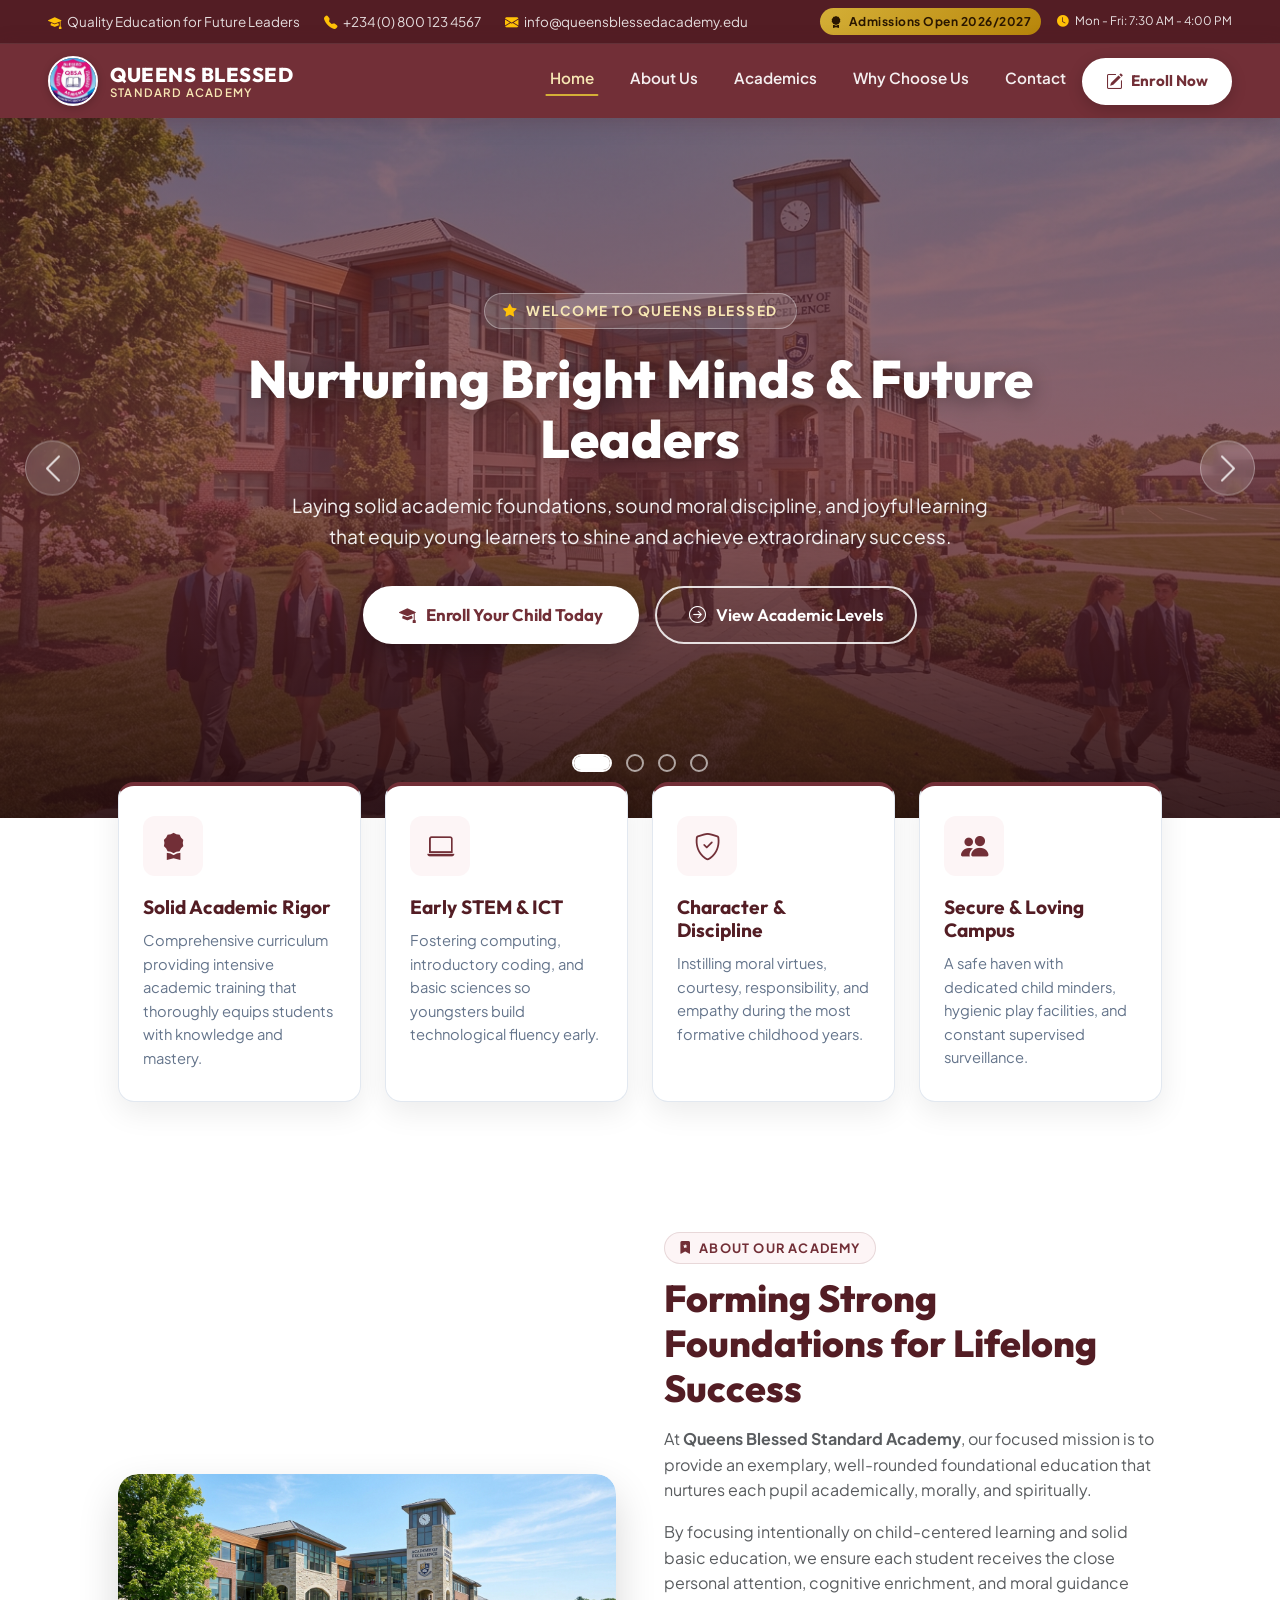
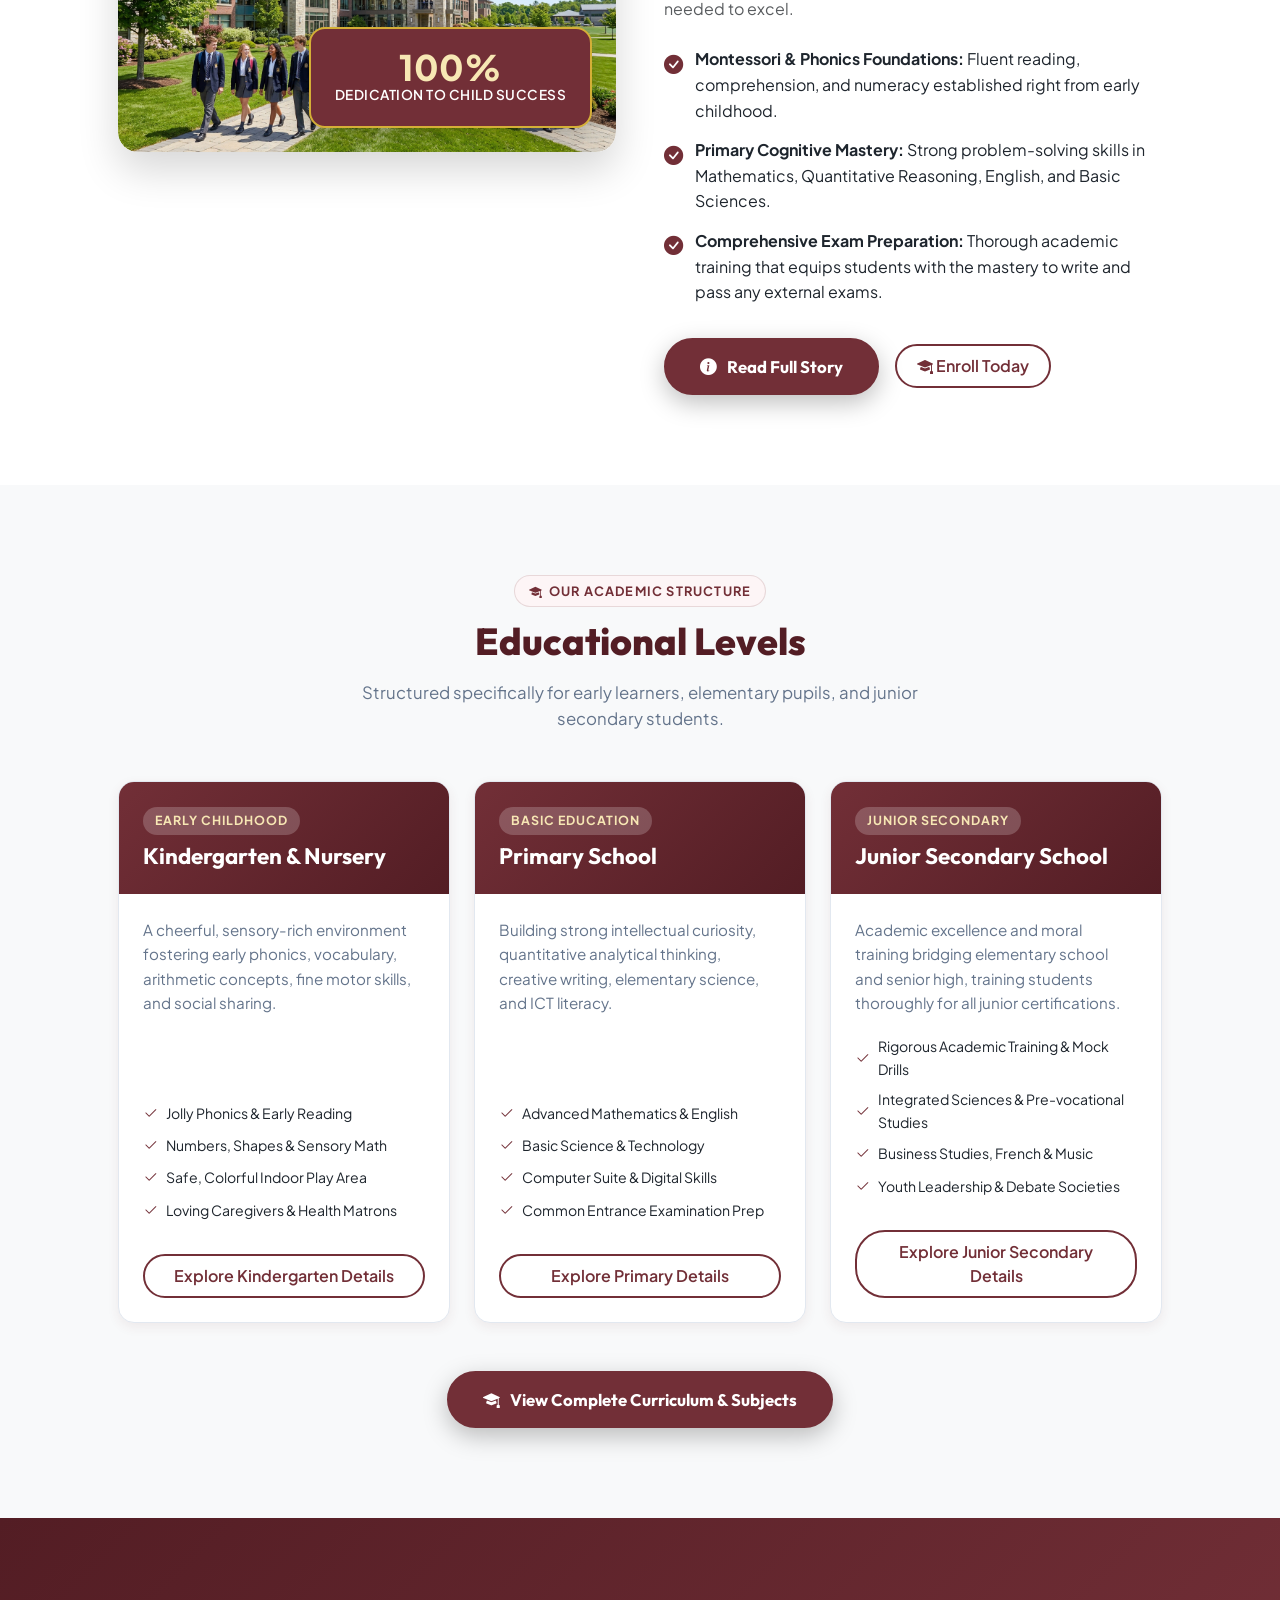
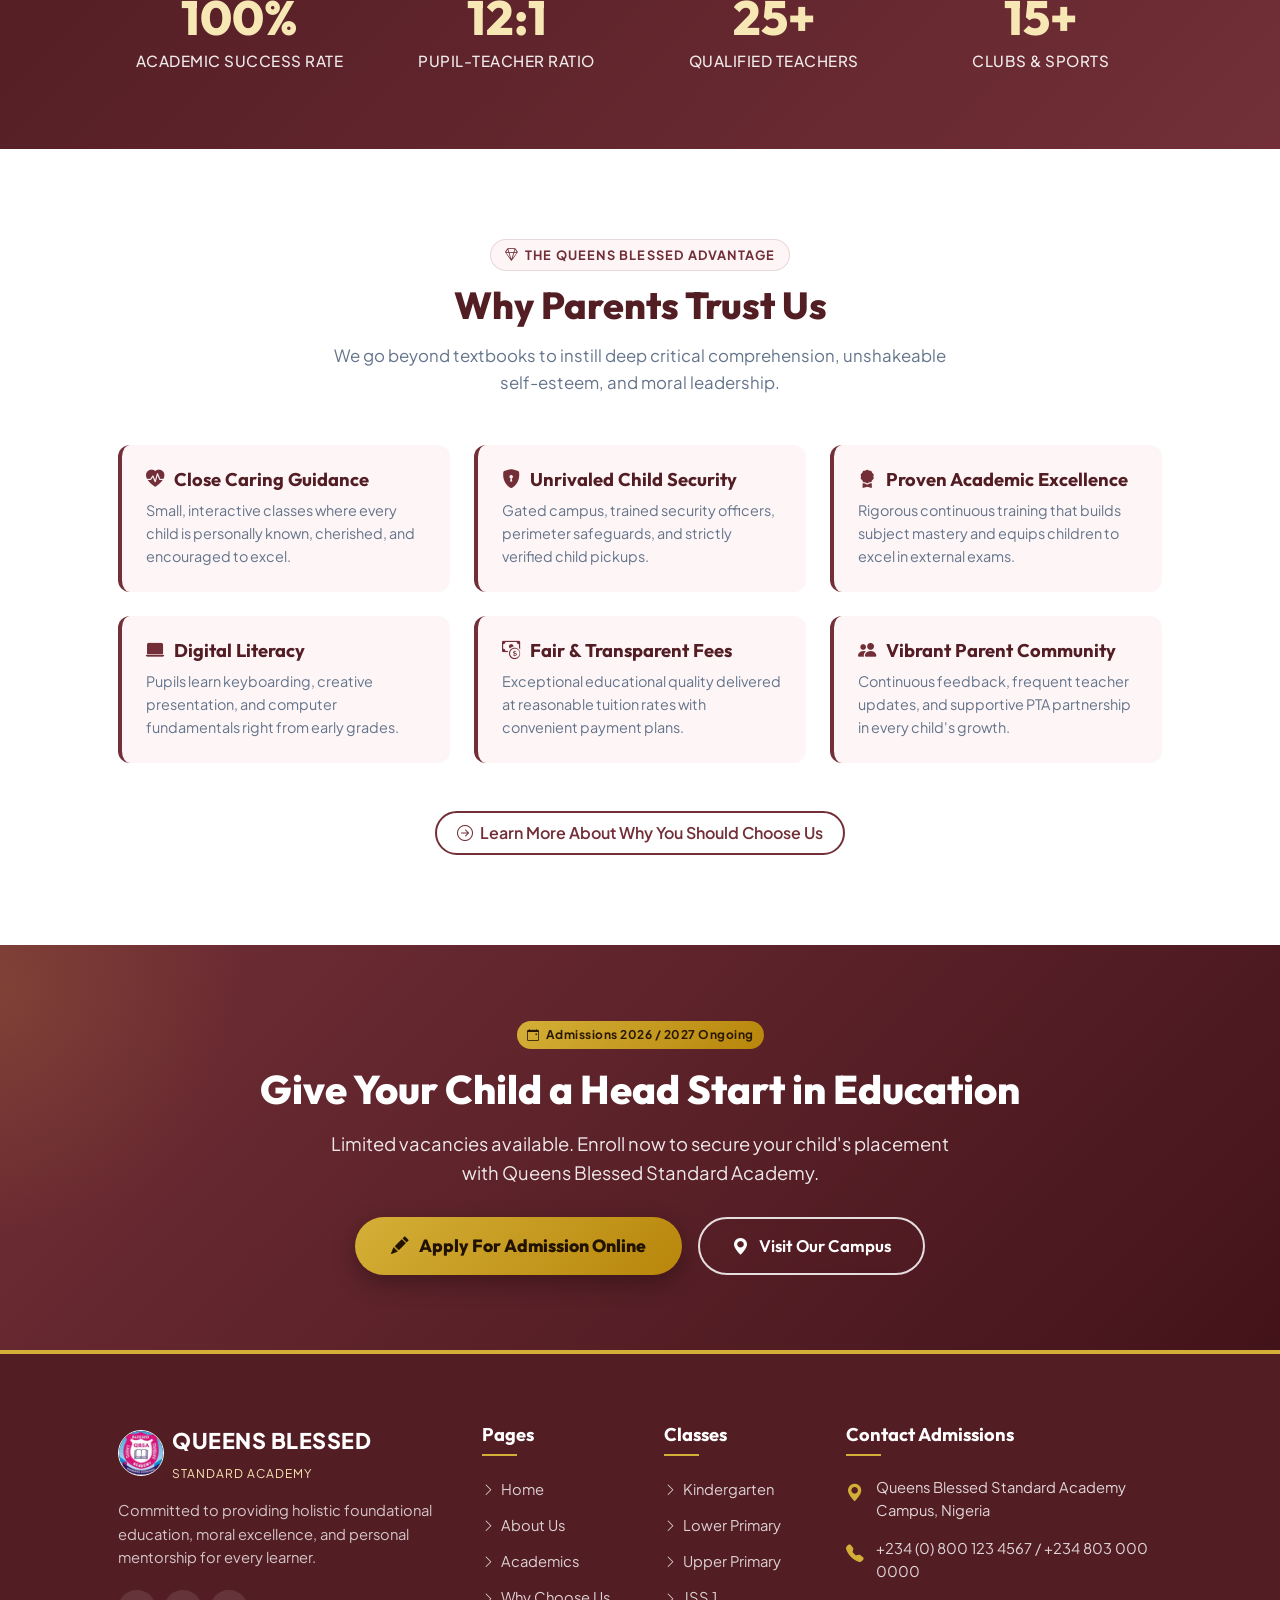
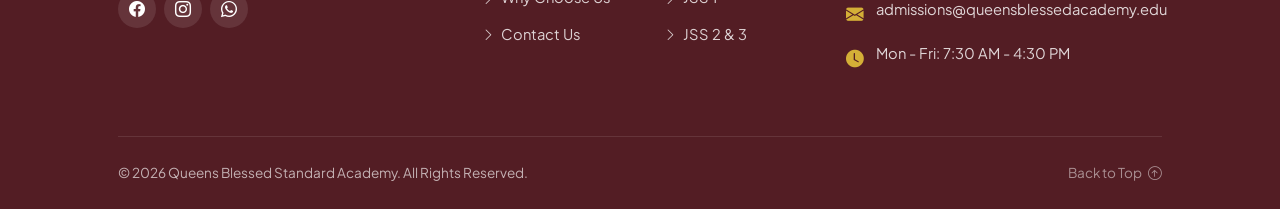
==== commit 975f6e87: "feat: add global stylesheet and update navigation action buttons across all pages" ====
--- a/index.html
+++ b/index.html
@@ -678,12 +678,12 @@
                     <h5 class="footer-heading">Classes</h5>
                     <ul class="footer-links">
                         <li><a href="academics.html#kindergarten"><i class="bi bi-chevron-right small"></i> Kindergarten
-                                1 & 2</a></li>
-                        <li><a href="academics.html#primary"><i class="bi bi-chevron-right small"></i> Lower Primary (1
-                                - 3)</a></li>
-                        <li><a href="academics.html#primary"><i class="bi bi-chevron-right small"></i> Upper Primary (4
-                                - 6)</a></li>
-                        <li><a href="academics.html#jss"><i class="bi bi-chevron-right small"></i> JSS 1 (Basic 7)</a>
+                            </a></li>
+                        <li><a href="academics.html#primary"><i class="bi bi-chevron-right small"></i> Lower Primary</a>
+                        </li>
+                        <li><a href="academics.html#primary"><i class="bi bi-chevron-right small"></i> Upper Primary
+                            </a></li>
+                        <li><a href="academics.html#jss"><i class="bi bi-chevron-right small"></i> JSS 1</a>
                         </li>
                         <li><a href="academics.html#jss"><i class="bi bi-chevron-right small"></i> JSS 2 & 3</a></li>
                     </ul>
